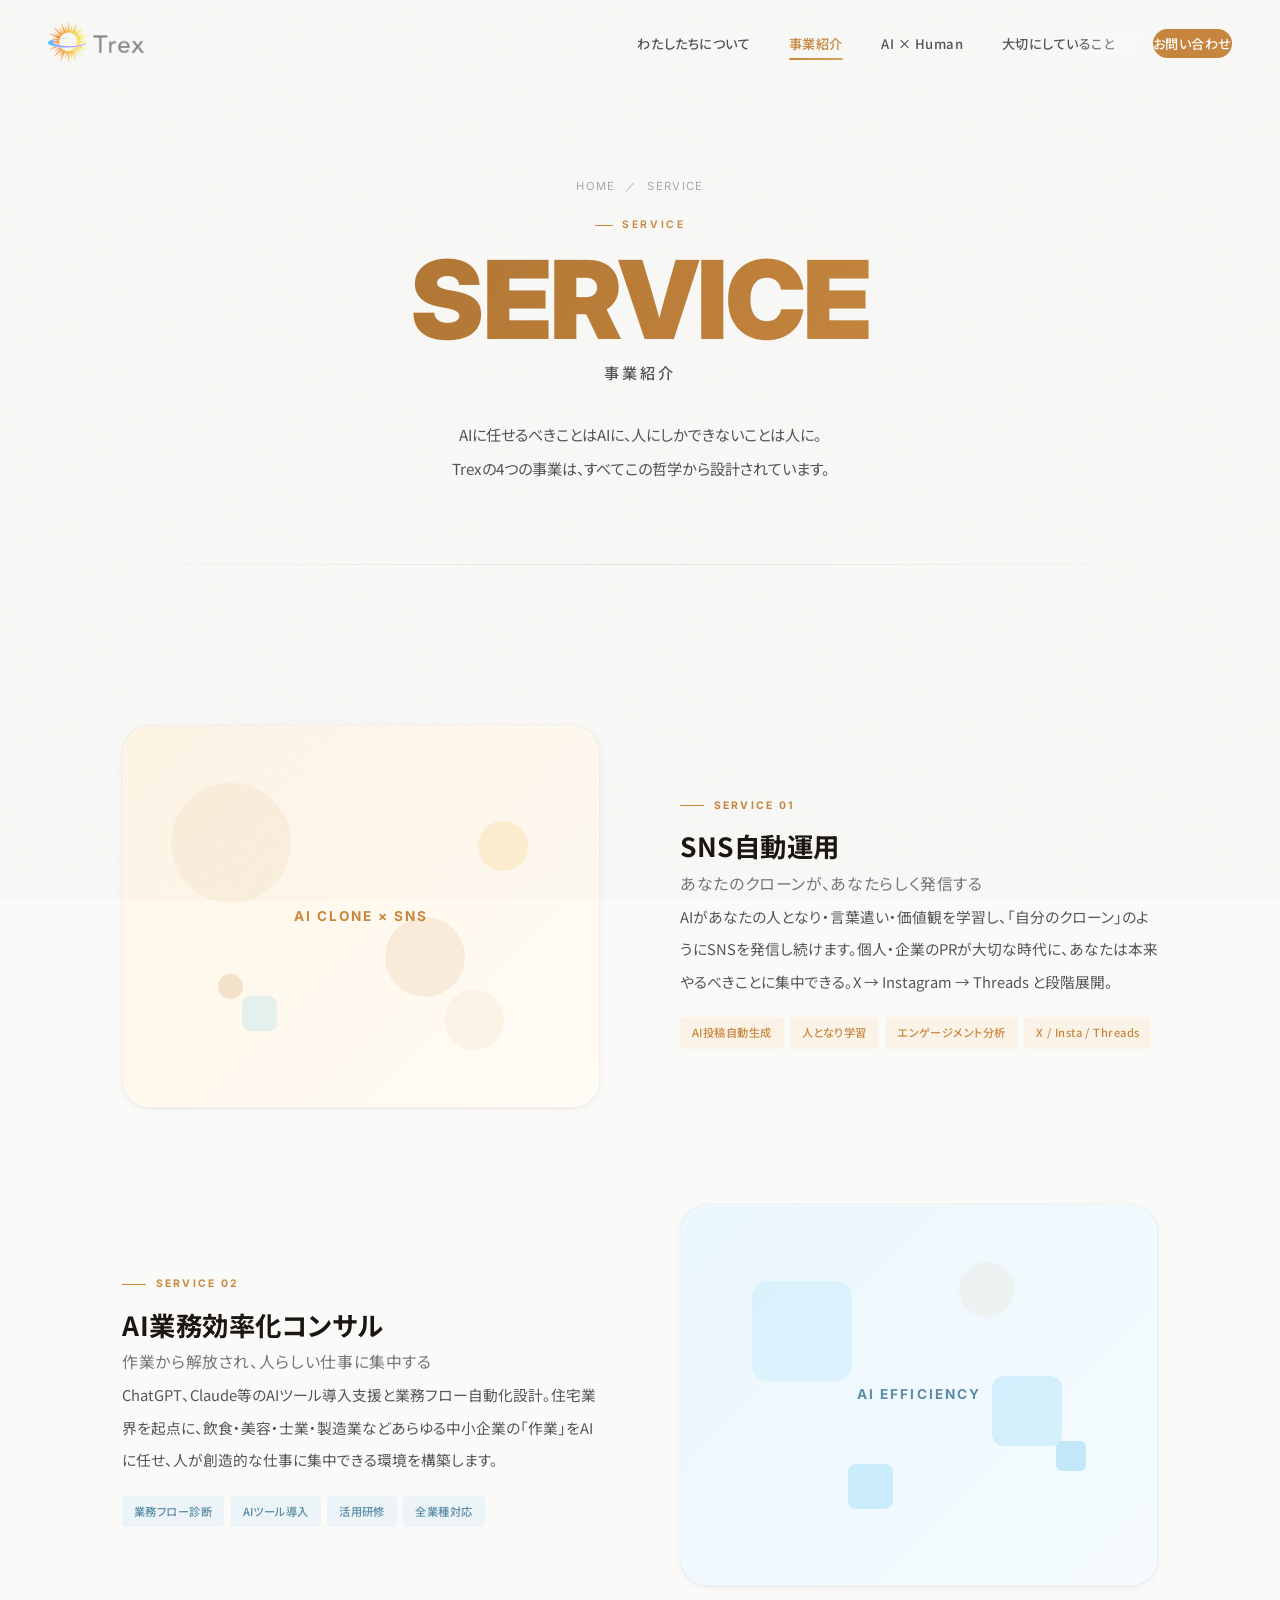
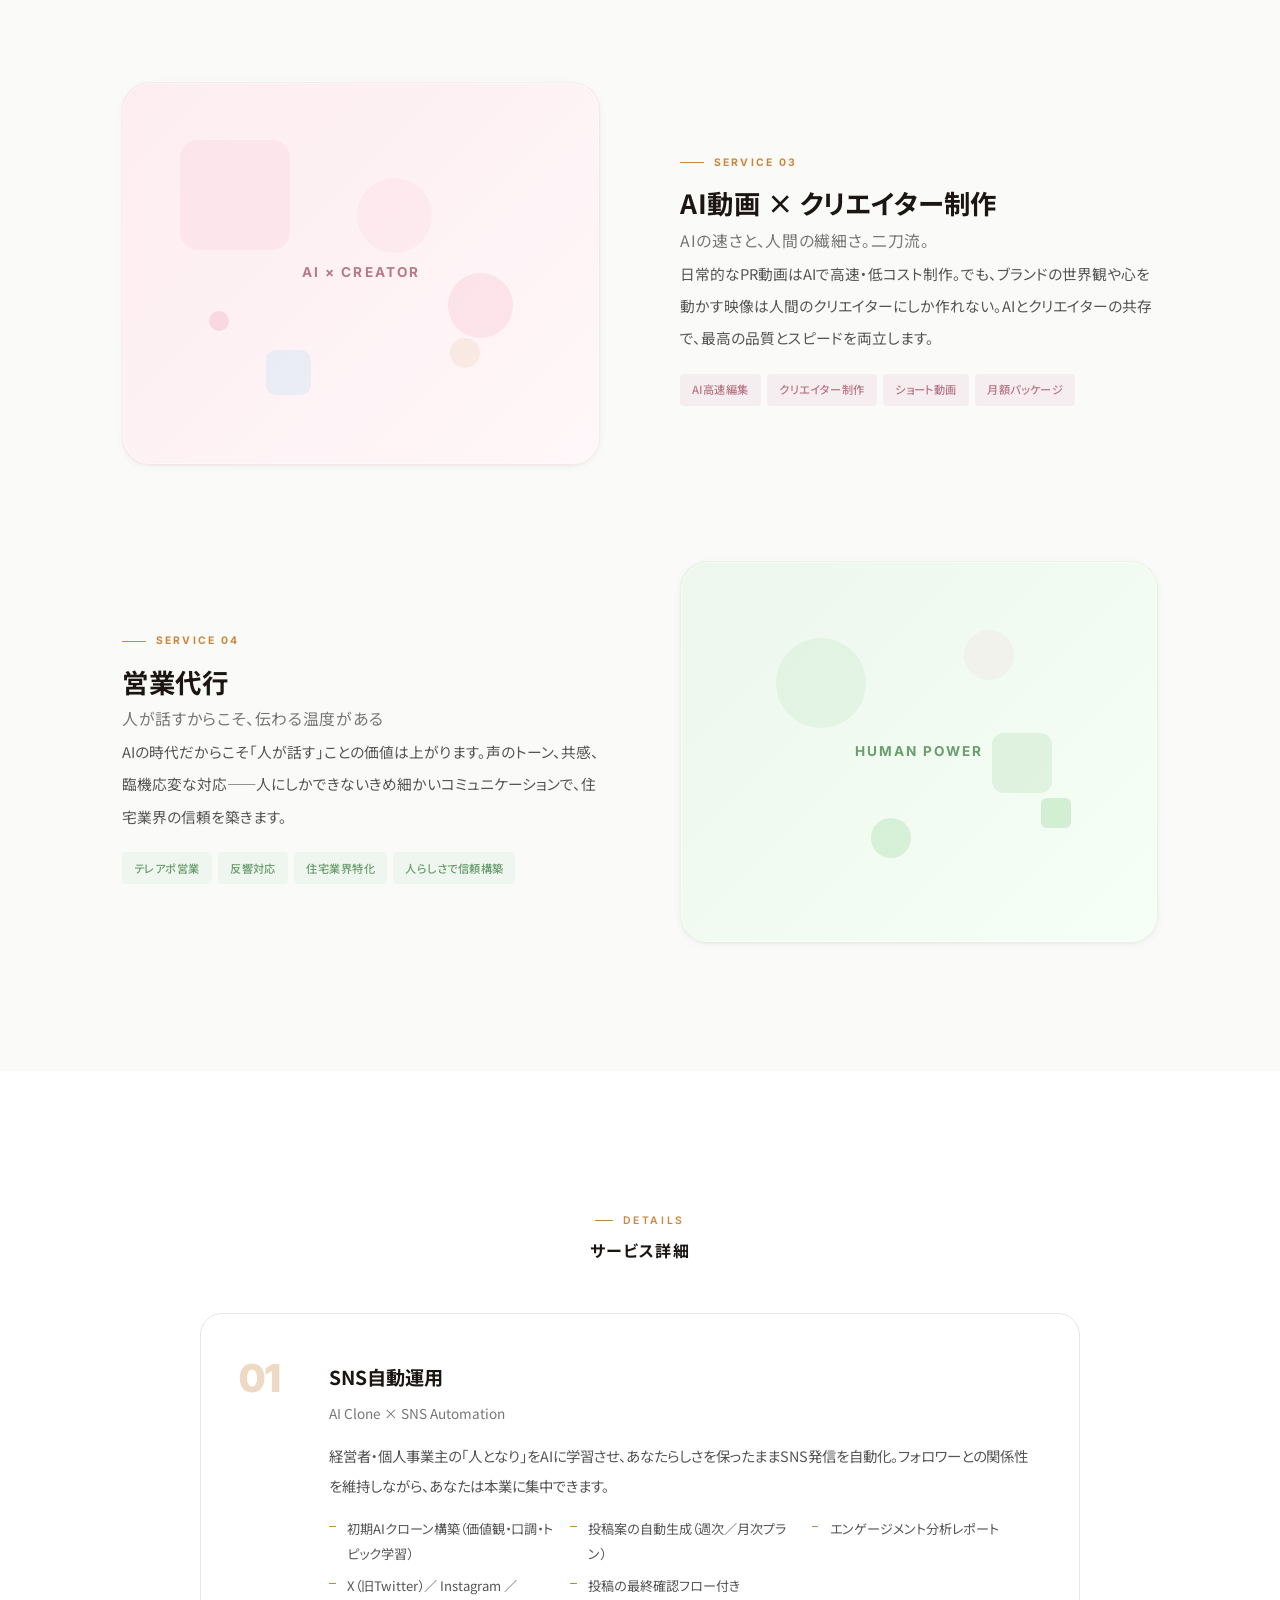
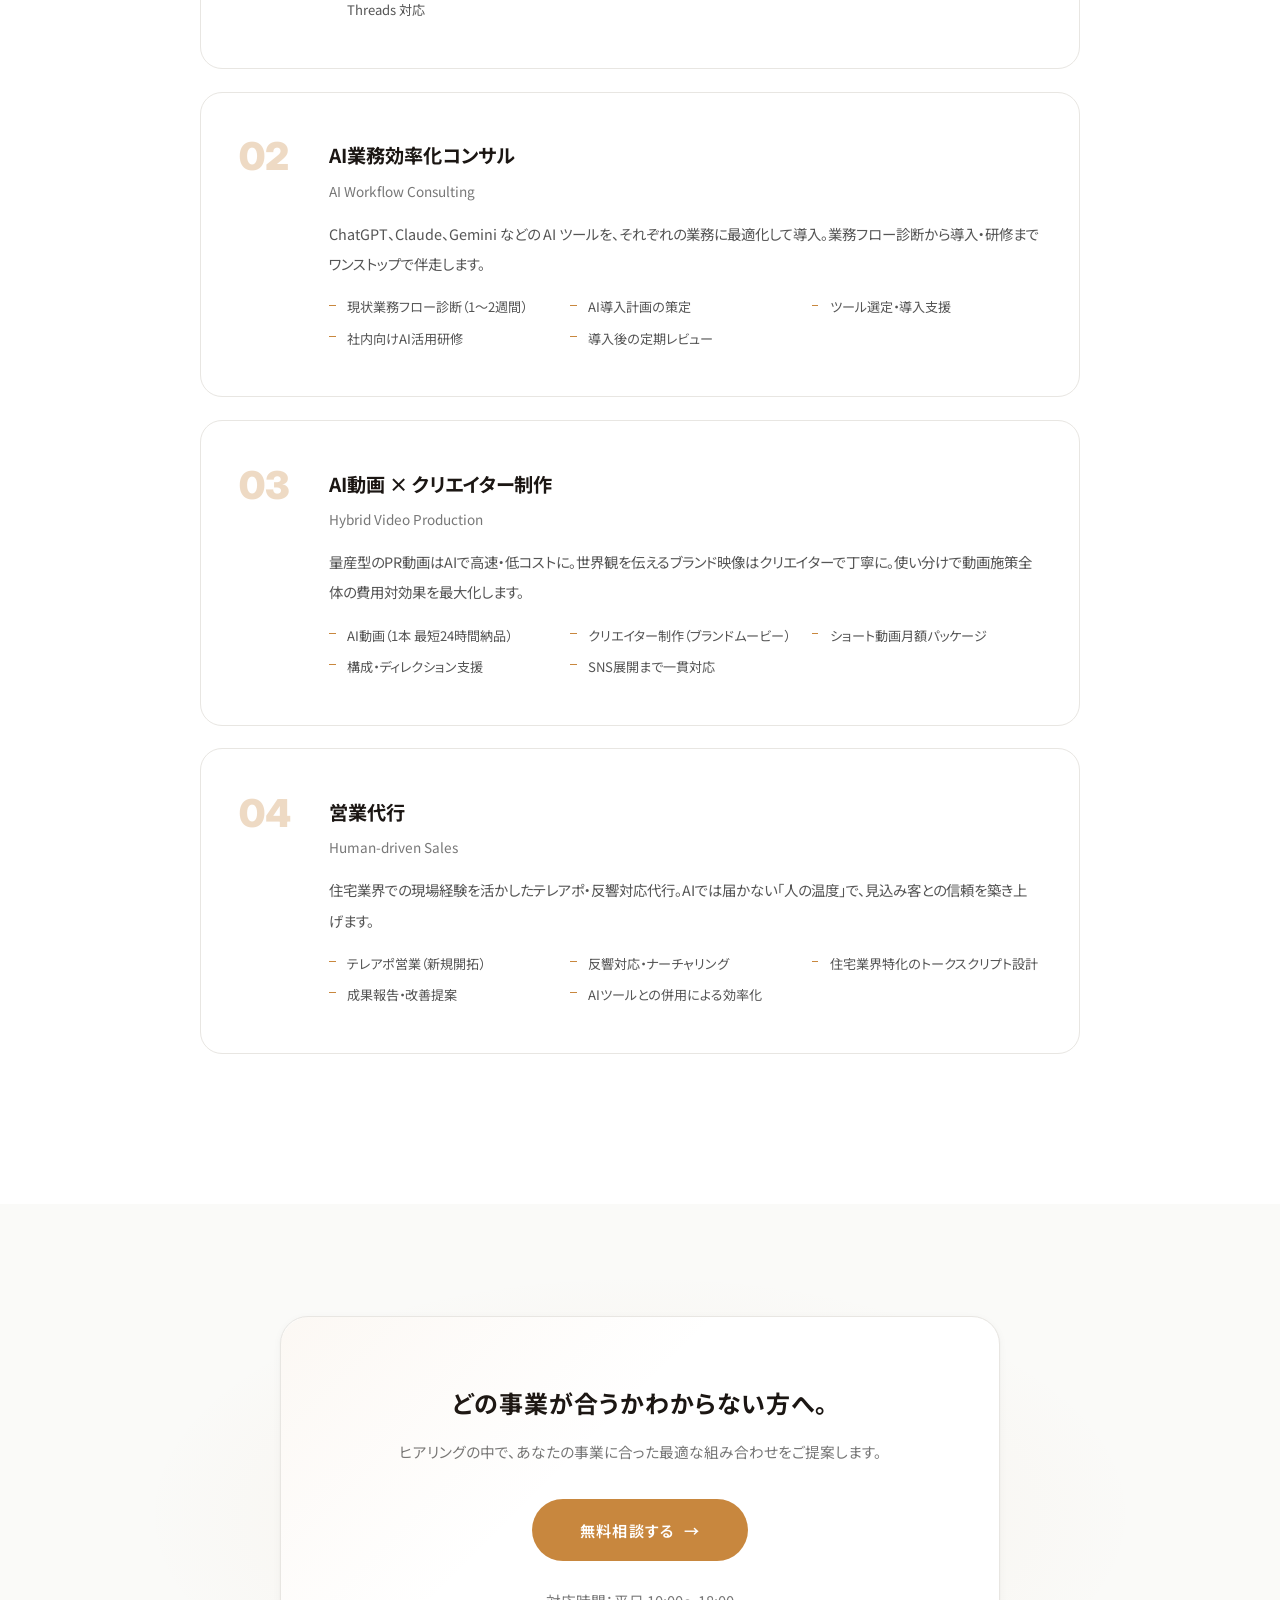
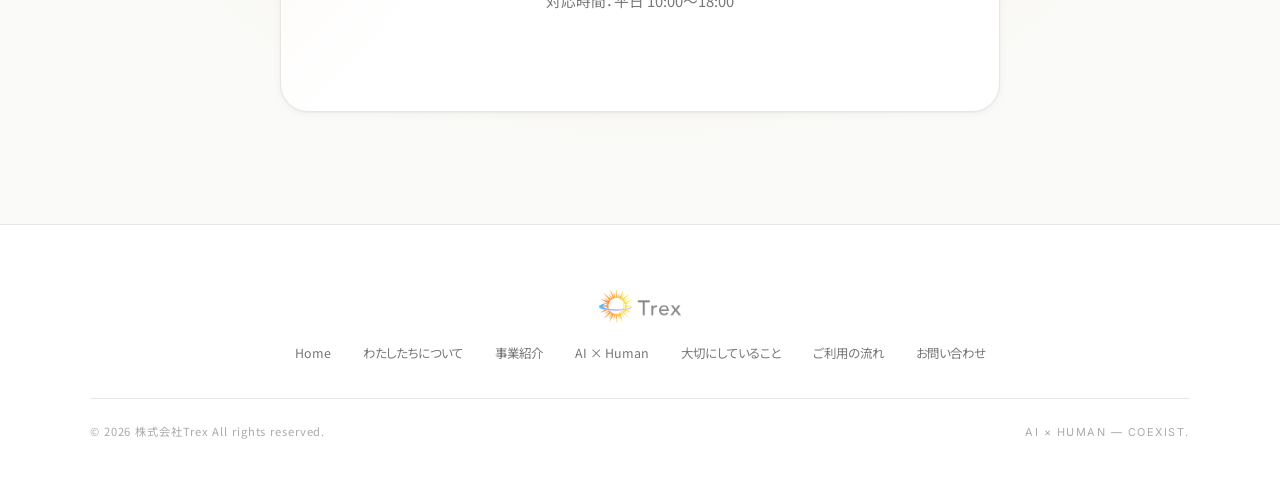
==== service.html @ ad56b07e "Initial commit: Trex HP v7 multi-page site" ====
<!DOCTYPE html>
<html lang="ja">
<head>
<meta charset="UTF-8">
<meta name="viewport" content="width=device-width, initial-scale=1.0">
<title>事業紹介 | 株式会社Trex</title>
<meta name="description" content="SNS自動運用、AI業務効率化、AI動画制作、営業代行——Trexの4つの事業で、あなたの「自分らしさ」を加速します。">
<link rel="icon" type="image/png" href="assets/logo.png">
<link rel="stylesheet" href="assets/style.css">
</head>
<body>

<nav id="nav"><div class="nav-inner">
  <a href="index.html" class="logo"><img src="assets/logo.png" alt="Trex"></a>
  <ul class="nav-links" id="navLinks">
    <li><a href="about.html">わたしたちについて</a></li>
    <li><a href="service.html">事業紹介</a></li>
    <li><a href="coexist.html">AI × Human</a></li>
    <li><a href="values.html">大切にしていること</a></li>
    <li><a href="contact.html" class="nav-cta">お問い合わせ</a></li>
  </ul>
  <button class="ham" onclick="document.getElementById('navLinks').classList.toggle('open')"><span></span><span></span><span></span></button>
</div></nav>

<section class="page-hero">
  <div class="sec-inner">
    <div class="crumb"><a href="index.html">HOME</a><span>／</span>SERVICE</div>
    <div class="sec-label">Service</div>
    <div class="pg-en">SERVICE</div>
    <div class="pg-ja">事業紹介</div>
    <p class="pg-lead">AIに任せるべきことはAIに、人にしかできないことは人に。<br>Trexの4つの事業は、すべてこの哲学から設計されています。</p>
  </div>
</section>

<section class="service-sec">
  <div class="sec-inner">
    <div class="svc-list">
      <div class="svc" id="sns">
        <div class="svc-vis v-primary">
          <div class="geo float" style="width:120px;height:120px;background:rgba(200,135,62,.08);top:15%;left:10%;"></div>
          <div class="geo float" style="width:80px;height:80px;background:rgba(200,135,62,.12);top:50%;left:55%;animation-delay:-2s;"></div>
          <div class="geo" style="width:50px;height:50px;background:rgba(247,181,44,.15);top:25%;right:15%;"></div>
          <div class="geo" style="width:35px;height:35px;background:rgba(0,159,232,.1);bottom:20%;left:25%;border-radius:8px;"></div>
          <div class="geo float" style="width:60px;height:60px;background:rgba(200,135,62,.06);bottom:15%;right:20%;animation-delay:-4s;"></div>
          <div class="geo" style="width:25px;height:25px;background:rgba(200,135,62,.2);top:65%;left:20%;"></div>
          <div class="vis-label" style="color:var(--primary);">AI Clone × SNS</div>
        </div>
        <div class="svc-body">
          <div class="svc-num">SERVICE 01</div>
          <h3>SNS自動運用<small>あなたのクローンが、あなたらしく発信する</small></h3>
          <p>AIがあなたの人となり・言葉遣い・価値観を学習し、「自分のクローン」のようにSNSを発信し続けます。個人・企業のPRが大切な時代に、あなたは本来やるべきことに集中できる。X → Instagram → Threads と段階展開。</p>
          <div class="svc-tags"><span class="t-o">AI投稿自動生成</span><span class="t-o">人となり学習</span><span class="t-o">エンゲージメント分析</span><span class="t-o">X / Insta / Threads</span></div>
        </div>
      </div>

      <div class="svc" id="consulting">
        <div class="svc-vis v-blue">
          <div class="geo" style="width:100px;height:100px;background:rgba(0,159,232,.08);top:20%;left:15%;border-radius:16px;"></div>
          <div class="geo float" style="width:70px;height:70px;background:rgba(0,159,232,.12);top:45%;right:20%;border-radius:12px;"></div>
          <div class="geo" style="width:45px;height:45px;background:rgba(0,159,232,.16);bottom:20%;left:35%;border-radius:8px;"></div>
          <div class="geo float" style="width:55px;height:55px;background:rgba(200,135,62,.06);top:15%;right:30%;animation-delay:-3s;"></div>
          <div class="geo" style="width:30px;height:30px;background:rgba(0,159,232,.2);bottom:30%;right:15%;border-radius:6px;"></div>
          <div class="vis-label" style="color:var(--blue);">AI Efficiency</div>
        </div>
        <div class="svc-body">
          <div class="svc-num">SERVICE 02</div>
          <h3>AI業務効率化コンサル<small>作業から解放され、人らしい仕事に集中する</small></h3>
          <p>ChatGPT、Claude等のAIツール導入支援と業務フロー自動化設計。住宅業界を起点に、飲食・美容・士業・製造業などあらゆる中小企業の「作業」をAIに任せ、人が創造的な仕事に集中できる環境を構築します。</p>
          <div class="svc-tags"><span class="t-b">業務フロー診断</span><span class="t-b">AIツール導入</span><span class="t-b">活用研修</span><span class="t-b">全業種対応</span></div>
        </div>
      </div>

      <div class="svc" id="video">
        <div class="svc-vis v-pink">
          <div class="geo" style="width:110px;height:110px;background:rgba(232,107,138,.07);top:15%;left:12%;border-radius:18px;"></div>
          <div class="geo float" style="width:65px;height:65px;background:rgba(232,107,138,.12);top:50%;right:18%;"></div>
          <div class="geo" style="width:45px;height:45px;background:rgba(0,159,232,.08);bottom:18%;left:30%;border-radius:10px;"></div>
          <div class="geo float" style="width:75px;height:75px;background:rgba(232,107,138,.06);top:25%;right:35%;animation-delay:-3s;"></div>
          <div class="geo" style="width:30px;height:30px;background:rgba(200,135,62,.1);bottom:25%;right:25%;"></div>
          <div class="geo" style="width:20px;height:20px;background:rgba(232,107,138,.18);top:60%;left:18%;"></div>
          <div class="vis-label" style="color:var(--pink);">AI × Creator</div>
        </div>
        <div class="svc-body">
          <div class="svc-num">SERVICE 03</div>
          <h3>AI動画 × クリエイター制作<small>AIの速さと、人間の繊細さ。二刀流。</small></h3>
          <p>日常的なPR動画はAIで高速・低コスト制作。でも、ブランドの世界観や心を動かす映像は人間のクリエイターにしか作れない。AIとクリエイターの共存で、最高の品質とスピードを両立します。</p>
          <div class="svc-tags"><span class="t-pk">AI高速編集</span><span class="t-pk">クリエイター制作</span><span class="t-pk">ショート動画</span><span class="t-pk">月額パッケージ</span></div>
        </div>
      </div>

      <div class="svc" id="sales">
        <div class="svc-vis v-green">
          <div class="geo" style="width:90px;height:90px;background:rgba(76,175,80,.07);top:20%;left:20%;"></div>
          <div class="geo float" style="width:60px;height:60px;background:rgba(76,175,80,.12);top:45%;right:22%;border-radius:12px;"></div>
          <div class="geo" style="width:40px;height:40px;background:rgba(76,175,80,.16);bottom:22%;left:40%;"></div>
          <div class="geo float" style="width:50px;height:50px;background:rgba(232,107,138,.06);top:18%;right:30%;animation-delay:-4s;"></div>
          <div class="geo" style="width:30px;height:30px;background:rgba(76,175,80,.2);bottom:30%;right:18%;border-radius:6px;"></div>
          <div class="vis-label" style="color:var(--green);">Human Power</div>
        </div>
        <div class="svc-body">
          <div class="svc-num">SERVICE 04</div>
          <h3>営業代行<small>人が話すからこそ、伝わる温度がある</small></h3>
          <p>AIの時代だからこそ「人が話す」ことの価値は上がります。声のトーン、共感、臨機応変な対応——人にしかできないきめ細かいコミュニケーションで、住宅業界の信頼を築きます。</p>
          <div class="svc-tags"><span class="t-g">テレアポ営業</span><span class="t-g">反響対応</span><span class="t-g">住宅業界特化</span><span class="t-g">人らしさで信頼構築</span></div>
        </div>
      </div>
    </div>
  </div>
</section>

<!-- Detailed features -->
<section class="values-sec" style="background:var(--white);">
  <div class="sec-inner">
    <div style="text-align:center;">
      <div class="sec-label">Details</div>
      <div class="sec-title">サービス詳細</div>
    </div>
    <div style="max-width:880px;margin:3rem auto 0;">
      <div class="svc-detail">
        <div class="sd-num">01</div>
        <div>
          <h3>SNS自動運用</h3>
          <div class="sd-sub">AI Clone × SNS Automation</div>
          <p>経営者・個人事業主の「人となり」をAIに学習させ、あなたらしさを保ったままSNS発信を自動化。フォロワーとの関係性を維持しながら、あなたは本業に集中できます。</p>
          <ul class="sd-features">
            <li>初期AIクローン構築（価値観・口調・トピック学習）</li>
            <li>投稿案の自動生成（週次／月次プラン）</li>
            <li>エンゲージメント分析レポート</li>
            <li>X（旧Twitter）／ Instagram ／ Threads 対応</li>
            <li>投稿の最終確認フロー付き</li>
          </ul>
        </div>
      </div>
      <div class="svc-detail">
        <div class="sd-num">02</div>
        <div>
          <h3>AI業務効率化コンサル</h3>
          <div class="sd-sub">AI Workflow Consulting</div>
          <p>ChatGPT、Claude、Gemini などの AI ツールを、それぞれの業務に最適化して導入。業務フロー診断から導入・研修までワンストップで伴走します。</p>
          <ul class="sd-features">
            <li>現状業務フロー診断（1〜2週間）</li>
            <li>AI導入計画の策定</li>
            <li>ツール選定・導入支援</li>
            <li>社内向けAI活用研修</li>
            <li>導入後の定期レビュー</li>
          </ul>
        </div>
      </div>
      <div class="svc-detail">
        <div class="sd-num">03</div>
        <div>
          <h3>AI動画 × クリエイター制作</h3>
          <div class="sd-sub">Hybrid Video Production</div>
          <p>量産型のPR動画はAIで高速・低コストに。世界観を伝えるブランド映像はクリエイターで丁寧に。使い分けで動画施策全体の費用対効果を最大化します。</p>
          <ul class="sd-features">
            <li>AI動画（1本 最短24時間納品）</li>
            <li>クリエイター制作（ブランドムービー）</li>
            <li>ショート動画月額パッケージ</li>
            <li>構成・ディレクション支援</li>
            <li>SNS展開まで一貫対応</li>
          </ul>
        </div>
      </div>
      <div class="svc-detail">
        <div class="sd-num">04</div>
        <div>
          <h3>営業代行</h3>
          <div class="sd-sub">Human-driven Sales</div>
          <p>住宅業界での現場経験を活かしたテレアポ・反響対応代行。AIでは届かない「人の温度」で、見込み客との信頼を築き上げます。</p>
          <ul class="sd-features">
            <li>テレアポ営業（新規開拓）</li>
            <li>反響対応・ナーチャリング</li>
            <li>住宅業界特化のトークスクリプト設計</li>
            <li>成果報告・改善提案</li>
            <li>AIツールとの併用による効率化</li>
          </ul>
        </div>
      </div>
    </div>
  </div>
</section>

<!-- CTA -->
<section class="cta-sec">
  <div class="cta-box">
    <h2>どの事業が合うかわからない方へ。</h2>
    <p>ヒアリングの中で、あなたの事業に合った最適な組み合わせをご提案します。</p>
    <a href="contact.html" class="cta-btn">無料相談する</a>
    <p class="cta-sm">対応時間：平日 10:00〜18:00</p>
  </div>
</section>

<footer>
  <div class="ft-inner">
    <div class="ft-logo"><img src="assets/logo.png" alt="Trex"></div>
    <div class="ft-links">
      <a href="index.html">Home</a>
      <a href="about.html">わたしたちについて</a>
      <a href="service.html">事業紹介</a>
      <a href="coexist.html">AI × Human</a>
      <a href="values.html">大切にしていること</a>
      <a href="flow.html">ご利用の流れ</a>
      <a href="contact.html">お問い合わせ</a>
    </div>
    <div class="ft-meta">
      <p class="cp">© 2026 株式会社Trex All rights reserved.</p>
      <span class="ft-sm">AI × Human — Coexist.</span>
    </div>
  </div>
</footer>

<script src="assets/script.js"></script>
</body>
</html>
---- assets/style.css ----
/* =========================================================
   Trex — shared stylesheet (v7)
   ========================================================= */
@import url('https://fonts.googleapis.com/css2?family=Noto+Sans+JP:wght@300;400;500;700;900&family=Inter:wght@300;400;500;600;700;800;900&family=Noto+Serif+JP:wght@400;700;900&family=Shippori+Mincho:wght@700;900&display=swap');

*, *::before, *::after { margin: 0; padding: 0; box-sizing: border-box; }

:root{
  --primary:#C8873E;--primary-dark:#A87030;--primary-light:#D9A85C;--primary-pale:#FBF3E8;
  --blue:#5A8CA8;--blue-pale:#EDF4F8;
  --purple:#8B7BA6;--purple-pale:#F0EDF5;
  --pink:#B87A88;--pink-pale:#F5EDF0;
  --green:#6A9E6E;--green-pale:#EFF5EF;
  --bg:#FAFAF8;--bg-deep:#F5F3EE;--white:#FFFFFF;
  --text:#1B1613;--text-mid:#555;--text-light:#777;--text-lighter:#AAA;
  --border:#E8E6E2;--border-strong:#D9D6D0;
  --shadow-sm:0 1px 2px rgba(20,15,10,.04),0 2px 8px rgba(20,15,10,.04);
  --shadow-md:0 4px 14px rgba(20,15,10,.06),0 12px 32px rgba(20,15,10,.05);
  --shadow-lg:0 8px 28px rgba(20,15,10,.08),0 24px 64px rgba(20,15,10,.07);
  --ease:cubic-bezier(.22,1,.36,1);
  --ease-out-expo:cubic-bezier(.16,1,.3,1);
  --r-sm:8px;--r-md:14px;--r-lg:22px;--r-xl:28px;
}

html{scroll-behavior:smooth;font-size:16px;}
body{
  font-family:'Noto Sans JP',sans-serif;background:var(--bg);color:var(--text);
  line-height:1.9;overflow-x:hidden;-webkit-font-smoothing:antialiased;
  font-feature-settings:"palt" 1,"pkna" 1;
  text-rendering:optimizeLegibility;
}
::selection{background:var(--primary-pale);color:var(--primary-dark);}
img{max-width:100%;display:block;}

/* ===== Grain texture overlay ===== */
body::before{
  content:'';position:fixed;inset:0;pointer-events:none;z-index:1000;opacity:.035;mix-blend-mode:multiply;
  background-image:url("data:image/svg+xml;utf8,<svg xmlns='http://www.w3.org/2000/svg' width='200' height='200'><filter id='n'><feTurbulence type='fractalNoise' baseFrequency='0.9' numOctaves='2' stitchTiles='stitch'/><feColorMatrix values='0 0 0 0 0.08 0 0 0 0 0.06 0 0 0 0 0.05 0 0 0 1 0'/></filter><rect width='100%' height='100%' filter='url(%23n)'/></svg>");
}

/* ===== Scroll progress bar ===== */
.scroll-progress{position:fixed;top:0;left:0;height:2px;width:0;
  background:linear-gradient(90deg,var(--primary-light),var(--primary),var(--primary-dark));
  z-index:1001;transition:width .1s linear;box-shadow:0 0 10px rgba(200,135,62,.4);}

/* ===== Custom cursor dot ===== */
.cursor-dot{position:fixed;top:0;left:0;width:8px;height:8px;border-radius:50%;
  background:var(--primary);pointer-events:none;z-index:9999;mix-blend-mode:multiply;
  transform:translate(-50%,-50%);transition:width .3s,height .3s,background .3s,opacity .3s;
  opacity:0;}
.cursor-ring{position:fixed;top:0;left:0;width:36px;height:36px;border-radius:50%;
  border:1px solid var(--primary);pointer-events:none;z-index:9999;
  transform:translate(-50%,-50%);transition:transform .3s var(--ease),width .3s,height .3s,opacity .3s,border-color .3s;
  opacity:0;}
.cursor-dot.active,.cursor-ring.active{opacity:.6;}
.cursor-ring.grow{width:64px;height:64px;border-color:var(--primary-dark);}
@media (hover:none),(pointer:coarse){.cursor-dot,.cursor-ring{display:none;}}

/* ===== NAV ===== */
nav{position:fixed;top:0;left:0;right:0;z-index:999;padding:1.4rem 3rem;
    transition:padding .5s var(--ease),background .5s var(--ease),box-shadow .5s var(--ease);}
nav.scrolled{padding:.75rem 3rem;background:rgba(250,250,248,.82);
  backdrop-filter:saturate(180%) blur(18px);-webkit-backdrop-filter:saturate(180%) blur(18px);
  box-shadow:0 1px 0 rgba(0,0,0,.05),0 10px 30px -20px rgba(0,0,0,.15);}
.nav-inner{max-width:1200px;margin:0 auto;display:flex;justify-content:space-between;align-items:center;}
.logo{display:flex;align-items:center;gap:.6rem;text-decoration:none;}
.logo img{height:40px;width:auto;transition:height .5s var(--ease),filter .3s;}
nav.scrolled .logo img{height:32px;}
.logo:hover img{filter:drop-shadow(0 4px 10px rgba(200,135,62,.25));}
.logo span{font-size:.6rem;font-weight:400;color:var(--text-light);letter-spacing:.15em;}

.nav-links{display:flex;gap:2.4rem;list-style:none;align-items:center;}
.nav-links a{color:var(--text-mid);text-decoration:none;font-size:.82rem;font-weight:500;
  letter-spacing:.04em;transition:color .3s;position:relative;padding:.3rem 0;}
.nav-links a::after{content:'';position:absolute;bottom:-2px;left:0;width:0;height:1.5px;
  background:linear-gradient(90deg,var(--primary),var(--primary-light));
  transition:width .4s var(--ease);border-radius:2px;}
.nav-links a:hover,.nav-links a.active{color:var(--primary);}
.nav-links a:hover::after,.nav-links a.active::after{width:100%;}
.nav-cta{background:var(--primary)!important;color:#fff!important;padding:.55rem 1.6rem;
  border-radius:999px;transition:all .3s!important;overflow:hidden;position:relative;}
.nav-cta::after{display:none!important;}
.nav-cta::before{content:'';position:absolute;top:0;left:-100%;width:100%;height:100%;
  background:linear-gradient(120deg,transparent,rgba(255,255,255,.35),transparent);
  transition:left .7s var(--ease);}
.nav-cta:hover{background:var(--primary-dark)!important;transform:translateY(-1px);
  box-shadow:0 8px 22px rgba(200,135,62,.28);}
.nav-cta:hover::before{left:100%;}

.ham{display:none;background:none;border:none;cursor:pointer;width:28px;height:20px;position:relative;}
.ham span{display:block;width:100%;height:1.5px;background:var(--text);position:absolute;left:0;transition:.3s;border-radius:1px;}
.ham span:nth-child(1){top:0;}.ham span:nth-child(2){top:9px;}.ham span:nth-child(3){top:18px;}

/* ===== HERO ===== */
.hero{min-height:100vh;display:flex;align-items:center;justify-content:center;
  position:relative;overflow:hidden;padding:0 2rem;}
.hero-bg-shapes{position:absolute;inset:0;pointer-events:none;overflow:hidden;}
.hero-bg-shapes .shape{position:absolute;border-radius:50%;opacity:0;animation:floatShape 20s ease-in-out infinite;filter:blur(.5px);}
.hero-bg-shapes .s1{width:320px;height:320px;background:radial-gradient(circle,rgba(200,135,62,.08),transparent 70%);top:8%;left:-5%;animation-delay:0s;}
.hero-bg-shapes .s2{width:220px;height:220px;background:radial-gradient(circle,rgba(90,140,168,.06),transparent 70%);top:58%;right:3%;animation-delay:-7s;}
.hero-bg-shapes .s3{width:280px;height:280px;background:radial-gradient(circle,rgba(184,122,136,.05),transparent 70%);bottom:8%;left:28%;animation-delay:-13s;}
.hero-bg-shapes .s4{width:160px;height:160px;background:radial-gradient(circle,rgba(200,135,62,.05),transparent 70%);top:18%;right:22%;animation-delay:-4s;}

/* subtle dotted grid in hero */
.hero::before{content:'';position:absolute;inset:0;
  background-image:radial-gradient(rgba(20,15,10,.08) 1px,transparent 1px);
  background-size:28px 28px;mask-image:radial-gradient(ellipse at center,black 30%,transparent 75%);
  -webkit-mask-image:radial-gradient(ellipse at center,black 30%,transparent 75%);
  opacity:.35;pointer-events:none;}

.hero-center{text-align:center;position:relative;z-index:2;max-width:900px;}
.hero-watermark{position:absolute;top:50%;left:50%;transform:translate(-50%,-50%);z-index:1;pointer-events:none;opacity:.22;transition:opacity 2s ease,transform 2s ease;}
.hero-watermark img{height:clamp(180px,30vw,320px);width:auto;}
.hero-watermark.faded{opacity:.05;transform:translate(-50%,-50%) scale(1.04);}

.hero-label{font-family:'Inter';font-size:.65rem;font-weight:600;letter-spacing:.3em;
  color:var(--primary);text-transform:uppercase;margin-bottom:2rem;opacity:0;transform:translateY(10px);
  animation:fadeUp .8s var(--ease) .3s forwards;display:inline-flex;align-items:center;gap:.7rem;}
.hero-label::before,.hero-label::after{content:'';display:inline-block;width:22px;height:1px;background:var(--primary);opacity:.5;}

.hero-headline{font-family:'Shippori Mincho','Noto Serif JP','Noto Sans JP',serif;
  font-size:clamp(2.6rem,6.5vw,4.8rem);font-weight:900;line-height:1.5;letter-spacing:.06em;margin-bottom:.5rem;}
.hero-headline .ch{display:inline-block;opacity:0;
  transform:translate(var(--x),var(--y)) rotate(var(--r)) scale(.4);filter:blur(10px);
  transition:all 1.4s var(--ease);}
.hero-headline .ch.in{opacity:1;transform:translate(0,0) rotate(0deg) scale(1);filter:blur(0);}
.hero-headline .ch.sp{width:.35em;}
.hero-headline .brk{display:block;height:0;}
.hero-headline .ch{color:#aaa;}
.hero-headline .ch.grad{transition:color 1s ease;}

.hero-mission{font-size:clamp(.85rem,1.6vw,1.05rem);color:var(--text-mid);line-height:2.4;letter-spacing:.06em;font-weight:300;margin-top:2.5rem;}
.hero-mission em{font-style:normal;font-weight:500;color:var(--text);
  background:linear-gradient(transparent 65%,rgba(200,135,62,.18) 65%);padding:0 .08em;}
.hero-mission .hm-line{display:block;opacity:0;transform:translateY(30px) scale(.92);filter:blur(6px);transition:all .8s var(--ease);}
.hero-mission.show .hm-line{opacity:1;transform:translateY(0) scale(1);filter:blur(0);}

.hero-badges{display:flex;gap:.6rem;justify-content:center;flex-wrap:wrap;margin-top:2.5rem;}
.hero-badges .badge{padding:.45rem 1.2rem;border-radius:999px;font-size:.72rem;font-weight:600;
  letter-spacing:.06em;border:1.5px solid rgba(200,135,62,.22);background:rgba(251,243,232,.55);
  color:var(--primary-dark);transition:all .4s var(--ease);
  opacity:0;transform:translateY(20px) scale(.8);filter:blur(4px);cursor:default;}
.hero-badges .badge.in{opacity:1;transform:translateY(0) scale(1);filter:blur(0);}
.hero-badges .badge:hover{background:var(--primary);color:#fff;border-color:var(--primary);
  transform:translateY(-3px);box-shadow:0 10px 22px -6px rgba(200,135,62,.35);}

.scroll-ind{position:absolute;bottom:2rem;left:50%;transform:translateX(-50%);
  display:flex;flex-direction:column;align-items:center;gap:.6rem;
  opacity:0;animation:fadeUp .6s var(--ease) 3s forwards;}
.scroll-ind span{font-family:'Inter';font-size:.6rem;color:var(--text-lighter);letter-spacing:.22em;font-weight:500;}
.scroll-bar{width:1px;height:36px;background:var(--border);position:relative;overflow:hidden;}
.scroll-bar::after{content:'';position:absolute;top:-100%;width:100%;height:100%;background:var(--primary);animation:scrollPulse 2.2s ease infinite;}

/* ===== Common sections ===== */
section{position:relative;}
.sec-inner{max-width:1100px;margin:0 auto;padding:0 2rem;}

.big-en{font-family:'Inter';font-size:clamp(4rem,13vw,10rem);font-weight:900;
  color:var(--primary);opacity:.045;white-space:nowrap;pointer-events:none;line-height:1;
  letter-spacing:-.04em;transition:transform .05s linear;}

.sec-label{font-family:'Inter';font-size:.65rem;font-weight:600;letter-spacing:.25em;color:var(--primary);text-transform:uppercase;display:inline-flex;align-items:center;gap:.6rem;}
.sec-label::before{content:'';display:inline-block;width:18px;height:1px;background:var(--primary);}
.sec-title{font-size:1rem;font-weight:700;letter-spacing:.08em;margin-top:.3rem;}

/* ===== Page hero (sub pages) ===== */
.page-hero{padding:11rem 2rem 5rem;position:relative;overflow:hidden;text-align:center;background:var(--bg);}
.page-hero::after{content:'';position:absolute;bottom:0;left:0;right:0;height:1px;
  background:linear-gradient(90deg,transparent,var(--border),transparent);}
.page-hero .pg-en{font-family:'Inter';font-size:clamp(3.2rem,10vw,6.8rem);font-weight:900;
  letter-spacing:-.02em;line-height:.95;margin:.8rem 0 .4rem;
  background:linear-gradient(120deg,var(--primary-dark) 0%,var(--primary) 40%,var(--primary-light) 60%,var(--primary-dark) 100%);
  background-size:200% 100%;-webkit-background-clip:text;background-clip:text;
  -webkit-text-fill-color:transparent;animation:shimmerText 8s ease-in-out infinite;}
.page-hero .pg-ja{font-size:.95rem;font-weight:500;letter-spacing:.2em;color:var(--text-mid);}
.page-hero .pg-lead{max-width:640px;margin:2rem auto 0;color:var(--text-mid);font-size:.95rem;line-height:2.2;}

/* Breadcrumb */
.crumb{font-family:'Inter';font-size:.7rem;letter-spacing:.12em;color:var(--text-lighter);margin-bottom:.4rem;}
.crumb a{color:var(--text-lighter);text-decoration:none;transition:color .3s;}
.crumb a:hover{color:var(--primary);}
.crumb span{margin:0 .6rem;}

/* ===== MISSION (text scatter) ===== */
.mission-sec{padding:8rem 2rem;background:var(--white);}
.mission-text{max-width:700px;margin:0 auto;text-align:center;font-size:clamp(1rem,1.8vw,1.2rem);
  font-weight:400;color:var(--text-mid);line-height:2.4;letter-spacing:.04em;
  word-break:keep-all;overflow-wrap:break-word;}
.mission-para{display:block;margin-bottom:2em;}
.mission-text .mc{display:inline-block;opacity:0;
  transform:translate(var(--mx,0),var(--my,0)) rotate(var(--mr,0)) scale(.3);filter:blur(8px);
  transition:all .9s var(--ease);}
.mission-text .mc.lit{opacity:1;transform:translate(0,0) rotate(0deg) scale(1);filter:blur(0);}
.mission-text .mc.sp-m{width:.25em;}
.mission-text em{font-style:normal;font-weight:500;color:var(--primary-dark);
  background:linear-gradient(transparent 65%,rgba(200,135,62,.18) 65%);padding:0 .08em;}

/* ===== SERVICE ===== */
.service-sec{padding:6rem 0 8rem;}
.svc-list{display:flex;flex-direction:column;gap:6rem;margin-top:4rem;}
.svc{display:grid;grid-template-columns:1fr 1fr;gap:5rem;align-items:center;}
.svc:nth-child(even){direction:rtl;}.svc:nth-child(even)>*{direction:ltr;}

.svc-vis{aspect-ratio:5/4;border-radius:var(--r-xl);position:relative;overflow:hidden;
  display:flex;align-items:center;justify-content:center;
  box-shadow:var(--shadow-sm);border:1px solid rgba(0,0,0,.035);
  transition:transform .6s var(--ease),box-shadow .6s var(--ease);}
.svc-vis::after{content:'';position:absolute;inset:0;border-radius:inherit;pointer-events:none;
  box-shadow:inset 0 0 0 1px rgba(255,255,255,.4);}
.svc:hover .svc-vis{transform:translateY(-4px);box-shadow:var(--shadow-lg);}

.svc-vis .geo{position:absolute;border-radius:50%;opacity:0;transform:scale(0);transition:all .9s var(--ease);}
.svc-vis.anim .geo{opacity:1;transform:scale(1);}
.svc-vis .geo:nth-child(1){transition-delay:.05s;}.svc-vis .geo:nth-child(2){transition-delay:.15s;}
.svc-vis .geo:nth-child(3){transition-delay:.25s;}.svc-vis .geo:nth-child(4){transition-delay:.35s;}
.svc-vis .geo:nth-child(5){transition-delay:.45s;}.svc-vis .geo:nth-child(6){transition-delay:.55s;}
.svc-vis .geo:nth-child(7){transition-delay:.65s;}
.svc-vis.anim .geo.float{animation:gfloat 7s ease-in-out infinite;}

.svc-vis .vis-label{position:relative;z-index:2;font-family:'Inter';
  font-size:clamp(.7rem,1.2vw,.85rem);font-weight:700;letter-spacing:.15em;text-transform:uppercase;
  opacity:0;transform:scale(.8);transition:all .6s var(--ease) .5s;}
.svc-vis.anim .vis-label{opacity:1;transform:scale(1);}

.v-primary{background:linear-gradient(135deg,#FFF6E7,#FFFBF5);}
.v-blue{background:linear-gradient(135deg,#EAF7FC,#F5FBFF);}
.v-purple{background:linear-gradient(135deg,#F3EFF7,#FAFAF8);}
.v-pink{background:linear-gradient(135deg,#FDEDF1,#FFF7F9);}
.v-green{background:linear-gradient(135deg,#EDF7ED,#F5FFF5);}

.svc-body{opacity:0;transform:translateY(30px);transition:all .9s var(--ease);}
.svc-body.vis{opacity:1;transform:translateY(0);}
.svc-num{font-family:'Inter';font-size:.65rem;font-weight:700;color:var(--primary);letter-spacing:.22em;margin-bottom:.6rem;display:inline-flex;align-items:center;gap:.6rem;}
.svc-num::before{content:'';display:inline-block;width:24px;height:1px;background:var(--primary);}
.svc-body h3{font-size:clamp(1.3rem,2.5vw,1.65rem);font-weight:700;line-height:1.6;margin-bottom:.3rem;letter-spacing:.02em;}
.svc-body h3 small{display:block;font-size:.6em;font-weight:400;color:var(--text-light);margin-top:.2rem;letter-spacing:.04em;}
.svc-body p{color:var(--text-mid);font-size:.92rem;line-height:2.2;margin-bottom:1.2rem;}
.svc-tags{display:flex;flex-wrap:wrap;gap:.4rem;}
.svc-tags span{padding:.32rem .75rem;border-radius:4px;font-size:.7rem;font-weight:500;letter-spacing:.04em;transition:transform .2s var(--ease);}
.svc-tags span:hover{transform:translateY(-2px);}
.t-o{background:var(--primary-pale);color:var(--primary);}.t-b{background:var(--blue-pale);color:var(--blue);}
.t-p{background:var(--purple-pale);color:var(--purple);}.t-pk{background:var(--pink-pale);color:var(--pink);}.t-g{background:var(--green-pale);color:var(--green);}

/* detailed service cards (service page) */
.svc-detail{padding:2.8rem 2.4rem;border-radius:var(--r-lg);background:var(--white);
  border:1px solid var(--border);margin-bottom:1.4rem;transition:all .4s var(--ease);
  display:grid;grid-template-columns:auto 1fr;gap:1.6rem;align-items:start;
  opacity:0;transform:translateY(18px);}
.svc-detail.vis{opacity:1;transform:translateY(0);}
.svc-detail:hover{transform:translateY(-3px);box-shadow:var(--shadow-md);border-color:var(--primary-light);}
.svc-detail .sd-num{font-family:'Inter';font-size:2.4rem;font-weight:900;line-height:1;
  color:var(--primary);opacity:.3;min-width:64px;}
.svc-detail h3{font-size:1.2rem;font-weight:700;margin-bottom:.3rem;}
.svc-detail .sd-sub{font-size:.85rem;color:var(--text-light);margin-bottom:.9rem;}
.svc-detail p{color:var(--text-mid);font-size:.9rem;line-height:2.1;margin-bottom:1rem;}
.svc-detail .sd-features{list-style:none;padding:0;display:grid;grid-template-columns:repeat(auto-fill,minmax(220px,1fr));gap:.4rem .8rem;margin-top:.8rem;}
.svc-detail .sd-features li{font-size:.82rem;color:var(--text-mid);padding-left:1.1rem;position:relative;}
.svc-detail .sd-features li::before{content:'';position:absolute;left:0;top:.7em;width:.5em;height:1px;background:var(--primary);}

/* ===== COEXIST ===== */
.coexist-sec{padding:8rem 2rem;background:var(--white);text-align:center;overflow:hidden;}
.coexist-sec h2{font-size:clamp(1.3rem,2.8vw,1.9rem);font-weight:700;line-height:2.2;margin-bottom:3rem;letter-spacing:.04em;}
.coexist-sec h2 em{font-style:normal;}
.coexist-sec h2 em.c-ai{background:linear-gradient(90deg,#5A8CA8,#7BACC4,#8B7BA6);-webkit-background-clip:text;-webkit-text-fill-color:transparent;background-clip:text;}
.coexist-sec h2 em.c-hu{background:linear-gradient(90deg,#D4782A,#E8A445,#D4A05A);-webkit-background-clip:text;-webkit-text-fill-color:transparent;background-clip:text;}
.coexist-sec h2 .c-mid{background:linear-gradient(90deg,#C8873E,#A87030);-webkit-background-clip:text;-webkit-text-fill-color:transparent;background-clip:text;}
.coexist-sec h2 .c-last{background:linear-gradient(90deg,#D4782A,#8B7BA6,#5A8CA8);-webkit-background-clip:text;-webkit-text-fill-color:transparent;background-clip:text;}

.co-grid{display:grid;grid-template-columns:1fr 50px 1fr;gap:1.5rem;max-width:960px;margin:0 auto;align-items:stretch;}
.co-card{padding:2.6rem 2.2rem;border-radius:var(--r-lg);text-align:left;opacity:0;
  transition:all 1s var(--ease);display:flex;flex-direction:column;justify-content:space-between;
  position:relative;overflow:hidden;border:1px solid transparent;}
.co-card::after{content:'';position:absolute;inset:0;border-radius:inherit;pointer-events:none;
  background:radial-gradient(circle at 0% 0%,rgba(255,255,255,.5),transparent 45%);}
.co-card.ai{background:var(--blue-pale);transform:translateX(-50px);border-color:rgba(90,140,168,.18);}
.co-card.hu{background:var(--primary-pale);transform:translateX(50px);border-color:rgba(200,135,62,.18);}
.co-card.vis{opacity:1;transform:translateX(0);}
.co-card h3{font-size:1rem;font-weight:700;margin-bottom:1rem;letter-spacing:.06em;display:inline-flex;align-items:center;gap:.6rem;}
.co-card h3::before{content:'';width:8px;height:8px;border-radius:50%;background:currentColor;}
.co-card.ai h3{color:var(--blue);}.co-card.hu h3{color:var(--primary);}
.co-card p{color:var(--text-mid);font-size:.88rem;line-height:2;flex-grow:1;}
.co-card strong{font-weight:600;}
.co-card ul{list-style:none;padding:0;margin:1rem 0 0;}
.co-card ul li{font-size:.82rem;color:var(--text-mid);padding:.4rem 0 .4rem 1.2rem;position:relative;border-top:1px dashed rgba(0,0,0,.06);}
.co-card ul li:first-child{border-top:none;}
.co-card.ai ul li::before{content:'';position:absolute;left:0;top:1.1em;width:.6em;height:1px;background:var(--blue);}
.co-card.hu ul li::before{content:'';position:absolute;left:0;top:1.1em;width:.6em;height:1px;background:var(--primary);}

.co-x{display:flex;align-items:center;justify-content:center;padding-top:3.5rem;
  font-family:'Inter';font-size:1.8rem;font-weight:900;color:var(--text-lighter);
  opacity:0;transform:scale(0) rotate(180deg);transition:all .7s var(--ease) .35s;}
.co-x.vis{opacity:1;transform:scale(1) rotate(0);}

/* ===== VALUES ===== */
.values-sec{padding:8rem 2rem;}
.val-grid{display:grid;grid-template-columns:repeat(3,1fr);gap:1.2rem;max-width:1000px;margin:3rem auto 0;}
.val{padding:2rem;border-radius:var(--r-md);border:1px solid var(--border);background:var(--white);
  opacity:0;transform:translateY(24px);transition:all .7s var(--ease);position:relative;overflow:hidden;}
.val::before{content:'';position:absolute;top:0;left:0;right:0;height:2px;
  background:linear-gradient(90deg,var(--primary-light),var(--primary));
  transform:scaleX(0);transform-origin:left;transition:transform .5s var(--ease);}
.val.vis{opacity:1;transform:translateY(0);}
.val:hover{border-color:var(--primary-light);transform:translateY(-4px);box-shadow:var(--shadow-md);}
.val:hover::before{transform:scaleX(1);}
.val-n{font-family:'Inter';font-size:.6rem;font-weight:700;color:var(--primary);letter-spacing:.22em;margin-bottom:.5rem;}
.val h4{font-size:.98rem;font-weight:700;margin-bottom:.4rem;letter-spacing:.03em;}
.val p{color:var(--text-light);font-size:.82rem;line-height:1.9;}

/* ===== FLOW ===== */
.flow-sec{padding:6rem 2rem;background:var(--white);}
.fl-list{max-width:720px;margin:3rem auto 0;position:relative;}
.fl-list::before{content:'';position:absolute;left:32px;top:1.5rem;bottom:1.5rem;width:1px;background:linear-gradient(to bottom,var(--primary-light),transparent);opacity:.4;}
.fl{display:flex;gap:2rem;padding:2rem 0;border-bottom:1px solid var(--border);
  opacity:0;transform:translateX(-25px);transition:all .7s var(--ease);position:relative;}
.fl:last-child{border-bottom:none;}
.fl.vis{opacity:1;transform:translateX(0);}
.fl-n{font-family:'Inter';font-size:2.2rem;font-weight:900;color:var(--primary);opacity:.18;line-height:1;min-width:64px;position:relative;z-index:1;}
.fl:hover .fl-n{opacity:.55;transition:opacity .3s;}
.fl h4{font-size:1.02rem;font-weight:700;margin-bottom:.2rem;}
.fl p{color:var(--text-light);font-size:.88rem;}

/* ===== CTA ===== */
.cta-sec{padding:7rem 2rem;text-align:center;position:relative;overflow:hidden;}
.cta-sec::before{content:'';position:absolute;inset:0;
  background:radial-gradient(ellipse at 50% 50%,rgba(200,135,62,.08),transparent 55%);pointer-events:none;}
.cta-box{max-width:720px;margin:0 auto;padding:4rem 3rem;border-radius:var(--r-xl);
  background:var(--white);border:1px solid var(--border);position:relative;
  opacity:0;transform:translateY(20px);transition:all .8s var(--ease);
  box-shadow:var(--shadow-sm);}
.cta-box.vis{opacity:1;transform:translateY(0);}
.cta-box::before{content:'';position:absolute;inset:0;border-radius:inherit;pointer-events:none;
  background:linear-gradient(135deg,rgba(200,135,62,.06),transparent 40%);}
.cta-box h2{font-size:1.5rem;font-weight:700;margin-bottom:.8rem;line-height:1.8;letter-spacing:.04em;}
.cta-box>p{color:var(--text-light);font-size:.92rem;margin-bottom:2rem;line-height:2;}
.cta-btn{display:inline-block;padding:1.05rem 3rem;border-radius:999px;background:var(--primary);
  color:#fff;text-decoration:none;font-weight:600;font-size:.95rem;
  transition:all .4s var(--ease);letter-spacing:.08em;position:relative;overflow:hidden;z-index:1;}
.cta-btn::before{content:'';position:absolute;top:0;left:-100%;width:100%;height:100%;
  background:linear-gradient(120deg,transparent,rgba(255,255,255,.4),transparent);
  transition:left .7s var(--ease);z-index:-1;}
.cta-btn::after{content:'→';margin-left:.6rem;transition:transform .3s var(--ease);display:inline-block;}
.cta-btn:hover{background:var(--primary-dark);transform:translateY(-2px);box-shadow:0 14px 32px rgba(200,135,62,.28);}
.cta-btn:hover::before{left:100%;}
.cta-btn:hover::after{transform:translateX(4px);}
.cta-sm{margin-top:1rem;font-size:.75rem;color:var(--text-lighter);}

/* Contact form */
.contact-wrap{max-width:720px;margin:0 auto;padding:3rem 0 7rem;}
.contact-info{display:grid;grid-template-columns:repeat(auto-fit,minmax(180px,1fr));gap:1.2rem;margin-bottom:2rem;}
.contact-info .ci{background:var(--white);border:1px solid var(--border);border-radius:var(--r-md);padding:1.4rem 1.3rem;transition:all .3s var(--ease);}
.contact-info .ci:hover{border-color:var(--primary-light);transform:translateY(-2px);box-shadow:var(--shadow-sm);}
.contact-info .ci-l{font-family:'Inter';font-size:.62rem;font-weight:700;letter-spacing:.2em;color:var(--primary);text-transform:uppercase;margin-bottom:.4rem;}
.contact-info .ci-v{font-size:.9rem;font-weight:500;color:var(--text);}
.contact-info .ci-s{font-size:.72rem;color:var(--text-light);margin-top:.3rem;}

.contact-form{background:var(--white);border:1px solid var(--border);border-radius:var(--r-xl);padding:2.4rem 2.2rem;box-shadow:var(--shadow-sm);}
.contact-form .row{margin-bottom:1.2rem;}
.contact-form label{display:block;font-size:.78rem;font-weight:600;letter-spacing:.08em;color:var(--text-mid);margin-bottom:.4rem;}
.contact-form label .req{color:var(--primary);margin-left:.3rem;font-weight:700;}
.contact-form input,.contact-form textarea,.contact-form select{
  width:100%;padding:.85rem 1rem;border:1px solid var(--border);border-radius:var(--r-sm);
  background:var(--bg);font-family:inherit;font-size:.9rem;color:var(--text);
  transition:border-color .3s,box-shadow .3s,background .3s;}
.contact-form input:focus,.contact-form textarea:focus,.contact-form select:focus{
  outline:none;border-color:var(--primary);background:var(--white);box-shadow:0 0 0 4px rgba(200,135,62,.12);}
.contact-form textarea{min-height:140px;resize:vertical;line-height:1.8;}
.contact-form .submit{display:flex;align-items:center;justify-content:center;gap:1rem;margin-top:2rem;flex-wrap:wrap;}
.contact-note{font-size:.78rem;color:var(--text-light);line-height:1.9;margin-top:1rem;text-align:center;}

/* ===== FOOTER ===== */
footer{padding:4rem 2rem 2.4rem;text-align:center;border-top:1px solid var(--border);background:var(--white);position:relative;}
.ft-inner{max-width:1100px;margin:0 auto;}
.ft-logo{display:flex;align-items:center;justify-content:center;gap:.4rem;margin-bottom:1rem;}
.ft-logo img{height:34px;width:auto;}
.ft-links{display:flex;justify-content:center;gap:2rem;margin:1.2rem 0;flex-wrap:wrap;}
.ft-links a{color:var(--text-light);text-decoration:none;font-size:.78rem;transition:color .3s;position:relative;}
.ft-links a::after{content:'';position:absolute;bottom:-3px;left:50%;width:0;height:1px;background:var(--primary);transition:width .3s var(--ease),left .3s var(--ease);}
.ft-links a:hover{color:var(--primary);}
.ft-links a:hover::after{width:100%;left:0;}
.ft-meta{margin-top:2rem;padding-top:1.4rem;border-top:1px solid var(--border);display:flex;justify-content:space-between;align-items:center;flex-wrap:wrap;gap:.6rem;}
.ft-meta .cp{color:var(--text-lighter);font-size:.7rem;letter-spacing:.08em;margin:0;}
.ft-meta .ft-sm{font-family:'Inter';font-size:.68rem;color:var(--text-lighter);letter-spacing:.14em;text-transform:uppercase;}

/* ===== KEYFRAMES ===== */
@keyframes fadeUp{from{opacity:0;transform:translateY(10px);}to{opacity:1;transform:translateY(0);}}
@keyframes scrollPulse{0%{top:-100%;}100%{top:100%;}}
@keyframes floatShape{0%,100%{transform:translate(0,0) scale(1);opacity:.6;}25%{transform:translate(15px,-20px) scale(1.05);opacity:.8;}50%{transform:translate(-10px,15px) scale(.95);opacity:.5;}75%{transform:translate(20px,10px) scale(1.02);opacity:.7;}}
@keyframes gfloat{0%,100%{transform:translateY(0) scale(1);}50%{transform:translateY(-8px) scale(1.03);}}
@keyframes shimmerText{0%,100%{background-position:0% 50%;}50%{background-position:100% 50%;}}

/* ===== RESPONSIVE ===== */
@media(max-width:900px){
  .val-grid{grid-template-columns:repeat(2,1fr);}
}
@media(max-width:768px){
  nav{padding:1rem 1.2rem;}
  nav.scrolled{padding:.6rem 1.2rem;}
  .nav-links{display:none;}.ham{display:block;}
  .nav-links.open{display:flex;flex-direction:column;position:absolute;top:100%;left:0;right:0;
    background:rgba(250,250,248,.98);padding:1.5rem 2rem;gap:1.2rem;
    border-bottom:1px solid var(--border);backdrop-filter:blur(12px);}
  .hero{padding:0 1.5rem;}
  .hero-headline{font-size:clamp(1.8rem,8vw,2.4rem)!important;}
  .hero-mission{font-size:.88rem!important;line-height:2!important;padding:0 .5rem;}
  .hero-badges .badge{font-size:.65rem;padding:.35rem .8rem;}
  .mission-sec{padding:5rem 1.5rem!important;}
  .mission-text{font-size:1rem!important;line-height:2!important;max-width:100%!important;}
  .svc,.svc:nth-child(even){grid-template-columns:1fr!important;direction:ltr!important;gap:2rem!important;}
  .svc:nth-child(even)>*{direction:ltr!important;}
  .co-grid{grid-template-columns:1fr!important;gap:1rem!important;}
  .co-x{padding:0!important;}
  .val-grid{grid-template-columns:1fr!important;}
  .big-en{font-size:clamp(3rem,15vw,5rem)!important;}
  .cta-box{padding:3rem 1.5rem!important;}
  .service-sec{padding:4rem 1.5rem!important;}
  .svc-detail{grid-template-columns:1fr;}
  .page-hero{padding:9rem 1.5rem 4rem;}
  .contact-form{padding:1.8rem 1.4rem;}
  .fl-list::before{left:24px;}
  .ft-meta{flex-direction:column;text-align:center;}
}
@media(max-width:480px){
  .hero-headline{font-size:1.6rem!important;}
  .hero-mission{font-size:.82rem!important;}
  .mission-text{font-size:.92rem!important;}
  .page-hero .pg-en{font-size:2.6rem!important;}
}
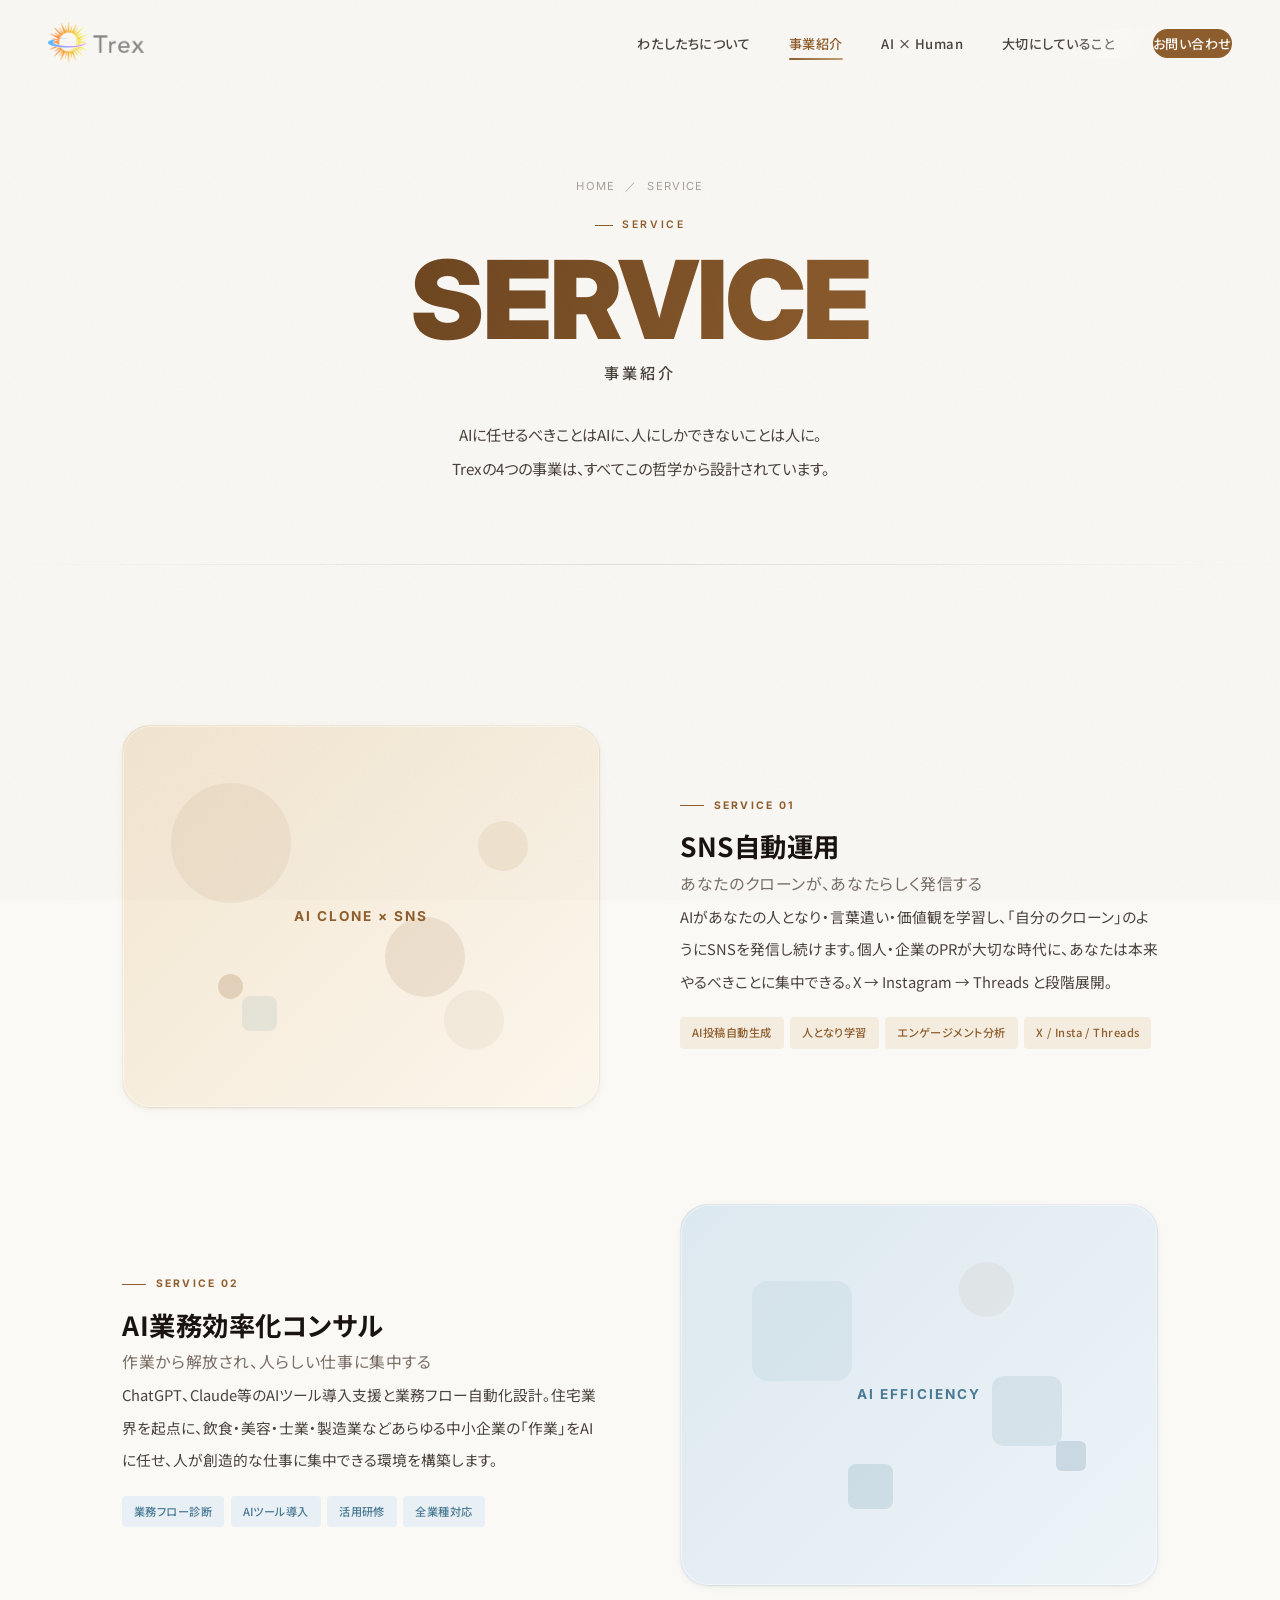
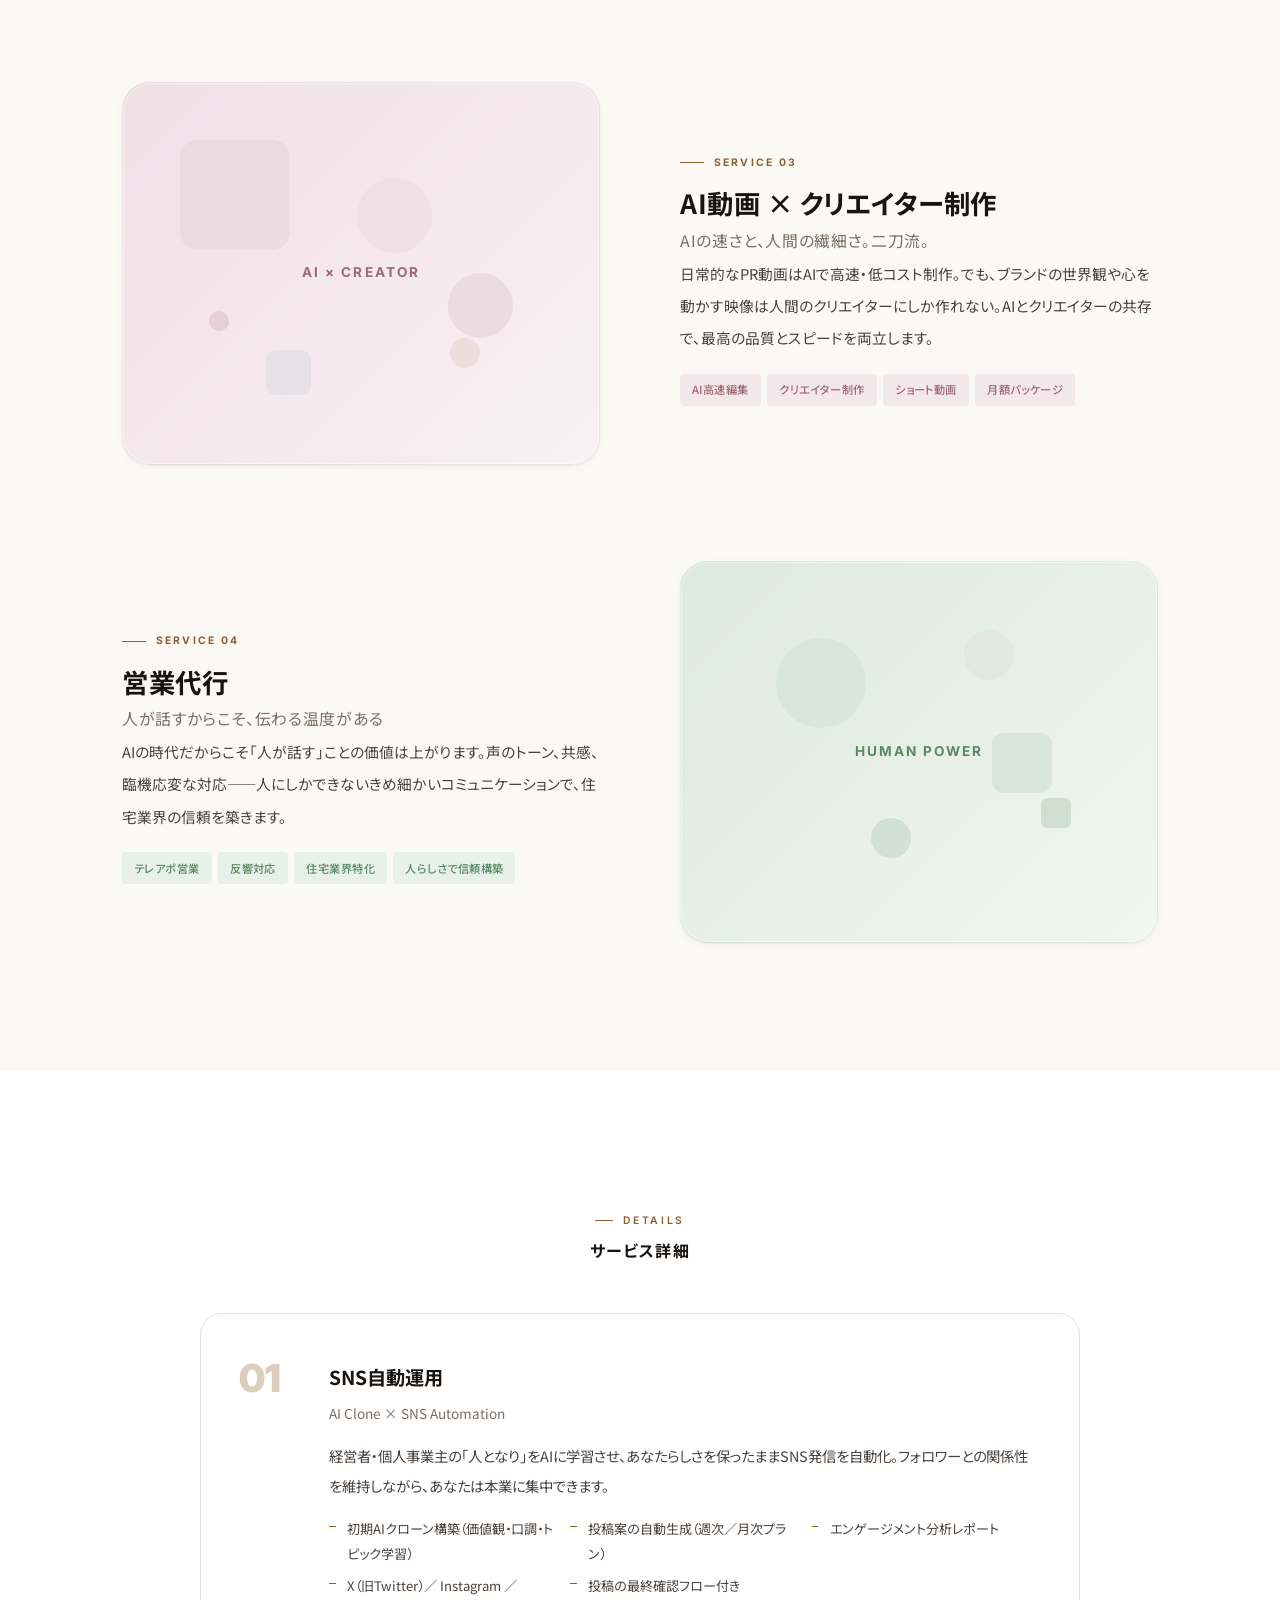
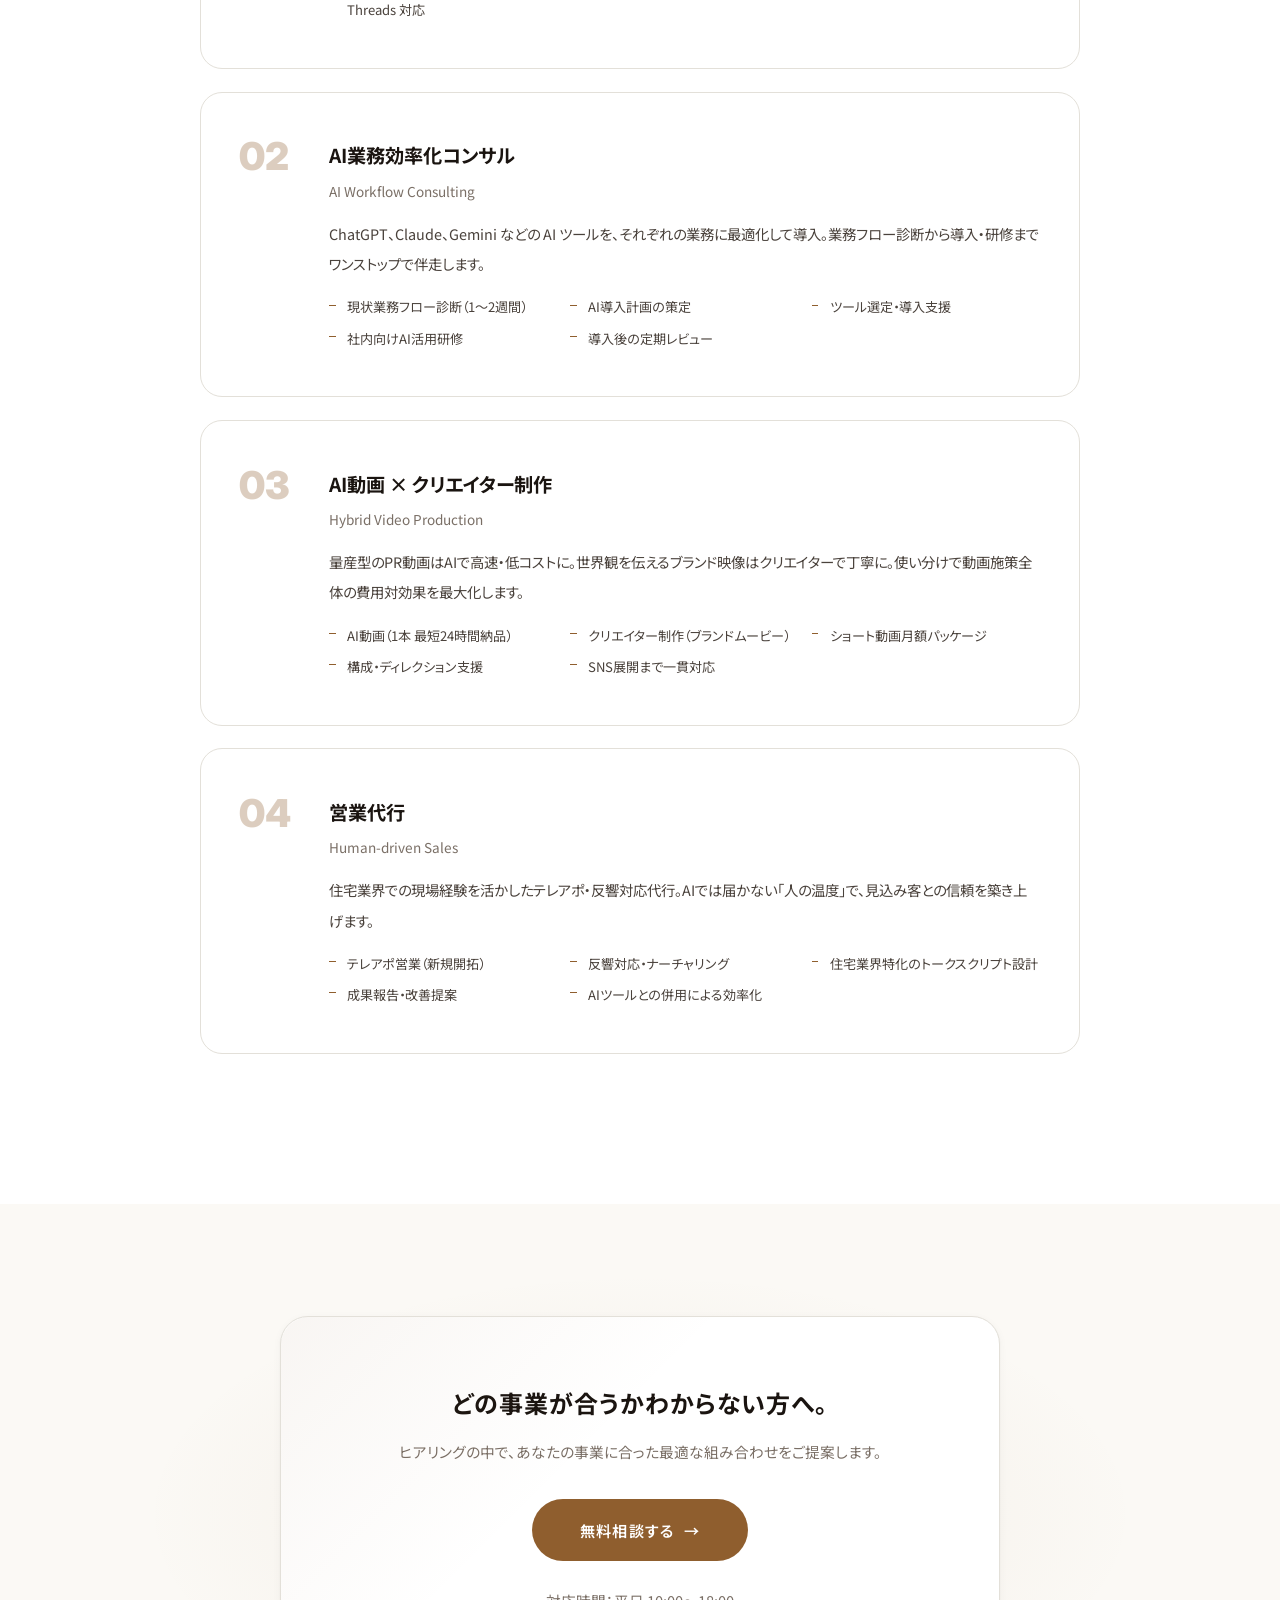
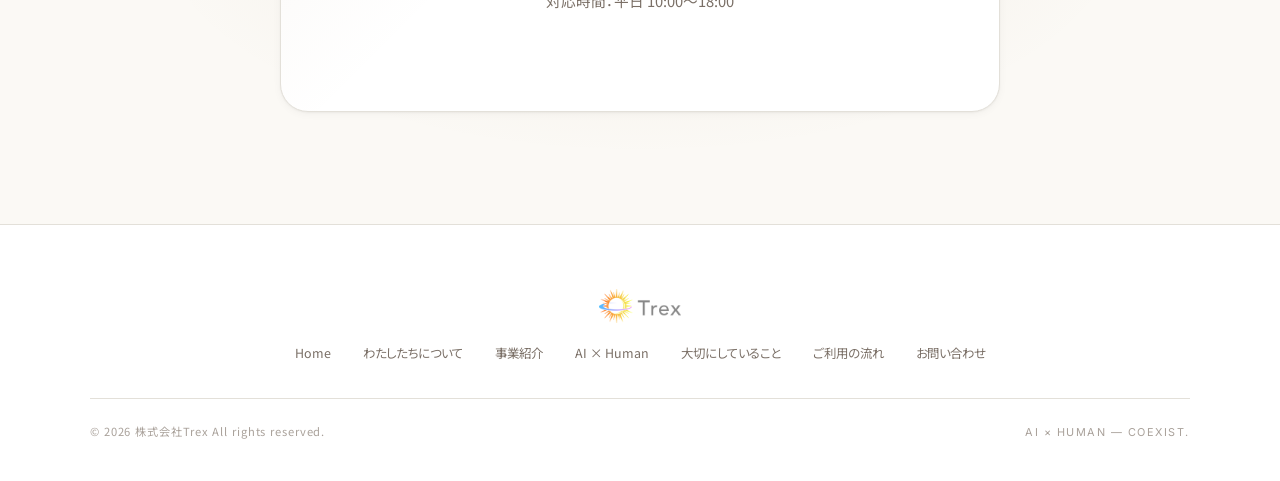
==== commit 08ea9ca0: "Refine color palette to premium bronze/cognac tones" ====
--- a/service.html
+++ b/service.html
@@ -37,12 +37,12 @@
     <div class="svc-list">
       <div class="svc" id="sns">
         <div class="svc-vis v-primary">
-          <div class="geo float" style="width:120px;height:120px;background:rgba(200,135,62,.08);top:15%;left:10%;"></div>
-          <div class="geo float" style="width:80px;height:80px;background:rgba(200,135,62,.12);top:50%;left:55%;animation-delay:-2s;"></div>
-          <div class="geo" style="width:50px;height:50px;background:rgba(247,181,44,.15);top:25%;right:15%;"></div>
-          <div class="geo" style="width:35px;height:35px;background:rgba(0,159,232,.1);bottom:20%;left:25%;border-radius:8px;"></div>
-          <div class="geo float" style="width:60px;height:60px;background:rgba(200,135,62,.06);bottom:15%;right:20%;animation-delay:-4s;"></div>
-          <div class="geo" style="width:25px;height:25px;background:rgba(200,135,62,.2);top:65%;left:20%;"></div>
+          <div class="geo float" style="width:120px;height:120px;background:rgba(143,94,46,.08);top:15%;left:10%;"></div>
+          <div class="geo float" style="width:80px;height:80px;background:rgba(143,94,46,.12);top:50%;left:55%;animation-delay:-2s;"></div>
+          <div class="geo" style="width:50px;height:50px;background:rgba(196,162,116,.15);top:25%;right:15%;"></div>
+          <div class="geo" style="width:35px;height:35px;background:rgba(74,122,148,.1);bottom:20%;left:25%;border-radius:8px;"></div>
+          <div class="geo float" style="width:60px;height:60px;background:rgba(143,94,46,.06);bottom:15%;right:20%;animation-delay:-4s;"></div>
+          <div class="geo" style="width:25px;height:25px;background:rgba(143,94,46,.2);top:65%;left:20%;"></div>
           <div class="vis-label" style="color:var(--primary);">AI Clone × SNS</div>
         </div>
         <div class="svc-body">
@@ -55,11 +55,11 @@
 
       <div class="svc" id="consulting">
         <div class="svc-vis v-blue">
-          <div class="geo" style="width:100px;height:100px;background:rgba(0,159,232,.08);top:20%;left:15%;border-radius:16px;"></div>
-          <div class="geo float" style="width:70px;height:70px;background:rgba(0,159,232,.12);top:45%;right:20%;border-radius:12px;"></div>
-          <div class="geo" style="width:45px;height:45px;background:rgba(0,159,232,.16);bottom:20%;left:35%;border-radius:8px;"></div>
-          <div class="geo float" style="width:55px;height:55px;background:rgba(200,135,62,.06);top:15%;right:30%;animation-delay:-3s;"></div>
-          <div class="geo" style="width:30px;height:30px;background:rgba(0,159,232,.2);bottom:30%;right:15%;border-radius:6px;"></div>
+          <div class="geo" style="width:100px;height:100px;background:rgba(74,122,148,.08);top:20%;left:15%;border-radius:16px;"></div>
+          <div class="geo float" style="width:70px;height:70px;background:rgba(74,122,148,.12);top:45%;right:20%;border-radius:12px;"></div>
+          <div class="geo" style="width:45px;height:45px;background:rgba(74,122,148,.16);bottom:20%;left:35%;border-radius:8px;"></div>
+          <div class="geo float" style="width:55px;height:55px;background:rgba(143,94,46,.06);top:15%;right:30%;animation-delay:-3s;"></div>
+          <div class="geo" style="width:30px;height:30px;background:rgba(74,122,148,.2);bottom:30%;right:15%;border-radius:6px;"></div>
           <div class="vis-label" style="color:var(--blue);">AI Efficiency</div>
         </div>
         <div class="svc-body">
@@ -72,12 +72,12 @@
 
       <div class="svc" id="video">
         <div class="svc-vis v-pink">
-          <div class="geo" style="width:110px;height:110px;background:rgba(232,107,138,.07);top:15%;left:12%;border-radius:18px;"></div>
-          <div class="geo float" style="width:65px;height:65px;background:rgba(232,107,138,.12);top:50%;right:18%;"></div>
-          <div class="geo" style="width:45px;height:45px;background:rgba(0,159,232,.08);bottom:18%;left:30%;border-radius:10px;"></div>
-          <div class="geo float" style="width:75px;height:75px;background:rgba(232,107,138,.06);top:25%;right:35%;animation-delay:-3s;"></div>
-          <div class="geo" style="width:30px;height:30px;background:rgba(200,135,62,.1);bottom:25%;right:25%;"></div>
-          <div class="geo" style="width:20px;height:20px;background:rgba(232,107,138,.18);top:60%;left:18%;"></div>
+          <div class="geo" style="width:110px;height:110px;background:rgba(158,106,118,.07);top:15%;left:12%;border-radius:18px;"></div>
+          <div class="geo float" style="width:65px;height:65px;background:rgba(158,106,118,.12);top:50%;right:18%;"></div>
+          <div class="geo" style="width:45px;height:45px;background:rgba(74,122,148,.08);bottom:18%;left:30%;border-radius:10px;"></div>
+          <div class="geo float" style="width:75px;height:75px;background:rgba(158,106,118,.06);top:25%;right:35%;animation-delay:-3s;"></div>
+          <div class="geo" style="width:30px;height:30px;background:rgba(143,94,46,.1);bottom:25%;right:25%;"></div>
+          <div class="geo" style="width:20px;height:20px;background:rgba(158,106,118,.18);top:60%;left:18%;"></div>
           <div class="vis-label" style="color:var(--pink);">AI × Creator</div>
         </div>
         <div class="svc-body">
@@ -90,11 +90,11 @@
 
       <div class="svc" id="sales">
         <div class="svc-vis v-green">
-          <div class="geo" style="width:90px;height:90px;background:rgba(76,175,80,.07);top:20%;left:20%;"></div>
-          <div class="geo float" style="width:60px;height:60px;background:rgba(76,175,80,.12);top:45%;right:22%;border-radius:12px;"></div>
-          <div class="geo" style="width:40px;height:40px;background:rgba(76,175,80,.16);bottom:22%;left:40%;"></div>
-          <div class="geo float" style="width:50px;height:50px;background:rgba(232,107,138,.06);top:18%;right:30%;animation-delay:-4s;"></div>
-          <div class="geo" style="width:30px;height:30px;background:rgba(76,175,80,.2);bottom:30%;right:18%;border-radius:6px;"></div>
+          <div class="geo" style="width:90px;height:90px;background:rgba(90,138,98,.07);top:20%;left:20%;"></div>
+          <div class="geo float" style="width:60px;height:60px;background:rgba(90,138,98,.12);top:45%;right:22%;border-radius:12px;"></div>
+          <div class="geo" style="width:40px;height:40px;background:rgba(90,138,98,.16);bottom:22%;left:40%;"></div>
+          <div class="geo float" style="width:50px;height:50px;background:rgba(158,106,118,.06);top:18%;right:30%;animation-delay:-4s;"></div>
+          <div class="geo" style="width:30px;height:30px;background:rgba(90,138,98,.2);bottom:30%;right:18%;border-radius:6px;"></div>
           <div class="vis-label" style="color:var(--green);">Human Power</div>
         </div>
         <div class="svc-body">
--- a/assets/style.css
+++ b/assets/style.css
@@ -6,14 +6,16 @@
 *, *::before, *::after { margin: 0; padding: 0; box-sizing: border-box; }
 
 :root{
-  --primary:#C8873E;--primary-dark:#A87030;--primary-light:#D9A85C;--primary-pale:#FBF3E8;
-  --blue:#5A8CA8;--blue-pale:#EDF4F8;
-  --purple:#8B7BA6;--purple-pale:#F0EDF5;
-  --pink:#B87A88;--pink-pale:#F5EDF0;
-  --green:#6A9E6E;--green-pale:#EFF5EF;
-  --bg:#FAFAF8;--bg-deep:#F5F3EE;--white:#FFFFFF;
-  --text:#1B1613;--text-mid:#555;--text-light:#777;--text-lighter:#AAA;
-  --border:#E8E6E2;--border-strong:#D9D6D0;
+  /* Refined bronze / cognac palette — premium, desaturated */
+  --primary:#8F5E2E;--primary-dark:#5C3A1A;--primary-light:#C4A274;--primary-pale:#F4ECDF;
+  --primary-ink:#3D2815;
+  --blue:#4A7A94;--blue-pale:#E8F0F5;
+  --purple:#7A6B95;--purple-pale:#EEEAF3;
+  --pink:#9E6A76;--pink-pale:#F2E8EC;
+  --green:#5A8A62;--green-pale:#E8F0EA;
+  --bg:#FBF9F5;--bg-deep:#F0EBE0;--white:#FFFFFF;
+  --text:#1A1410;--text-mid:#4A423C;--text-light:#7A6F66;--text-lighter:#A9A19A;
+  --border:#E3E0D9;--border-strong:#D2CFC5;
   --shadow-sm:0 1px 2px rgba(20,15,10,.04),0 2px 8px rgba(20,15,10,.04);
   --shadow-md:0 4px 14px rgba(20,15,10,.06),0 12px 32px rgba(20,15,10,.05);
   --shadow-lg:0 8px 28px rgba(20,15,10,.08),0 24px 64px rgba(20,15,10,.07);
@@ -41,7 +43,7 @@
 /* ===== Scroll progress bar ===== */
 .scroll-progress{position:fixed;top:0;left:0;height:2px;width:0;
   background:linear-gradient(90deg,var(--primary-light),var(--primary),var(--primary-dark));
-  z-index:1001;transition:width .1s linear;box-shadow:0 0 10px rgba(200,135,62,.4);}
+  z-index:1001;transition:width .1s linear;box-shadow:0 0 10px rgba(143,94,46,.4);}
 
 /* ===== Custom cursor dot ===== */
 .cursor-dot{position:fixed;top:0;left:0;width:8px;height:8px;border-radius:50%;
@@ -66,7 +68,7 @@
 .logo{display:flex;align-items:center;gap:.6rem;text-decoration:none;}
 .logo img{height:40px;width:auto;transition:height .5s var(--ease),filter .3s;}
 nav.scrolled .logo img{height:32px;}
-.logo:hover img{filter:drop-shadow(0 4px 10px rgba(200,135,62,.25));}
+.logo:hover img{filter:drop-shadow(0 4px 10px rgba(143,94,46,.25));}
 .logo span{font-size:.6rem;font-weight:400;color:var(--text-light);letter-spacing:.15em;}
 
 .nav-links{display:flex;gap:2.4rem;list-style:none;align-items:center;}
@@ -84,7 +86,7 @@
   background:linear-gradient(120deg,transparent,rgba(255,255,255,.35),transparent);
   transition:left .7s var(--ease);}
 .nav-cta:hover{background:var(--primary-dark)!important;transform:translateY(-1px);
-  box-shadow:0 8px 22px rgba(200,135,62,.28);}
+  box-shadow:0 8px 22px rgba(143,94,46,.28);}
 .nav-cta:hover::before{left:100%;}
 
 .ham{display:none;background:none;border:none;cursor:pointer;width:28px;height:20px;position:relative;}
@@ -96,10 +98,10 @@
   position:relative;overflow:hidden;padding:0 2rem;}
 .hero-bg-shapes{position:absolute;inset:0;pointer-events:none;overflow:hidden;}
 .hero-bg-shapes .shape{position:absolute;border-radius:50%;opacity:0;animation:floatShape 20s ease-in-out infinite;filter:blur(.5px);}
-.hero-bg-shapes .s1{width:320px;height:320px;background:radial-gradient(circle,rgba(200,135,62,.08),transparent 70%);top:8%;left:-5%;animation-delay:0s;}
+.hero-bg-shapes .s1{width:320px;height:320px;background:radial-gradient(circle,rgba(143,94,46,.08),transparent 70%);top:8%;left:-5%;animation-delay:0s;}
 .hero-bg-shapes .s2{width:220px;height:220px;background:radial-gradient(circle,rgba(90,140,168,.06),transparent 70%);top:58%;right:3%;animation-delay:-7s;}
 .hero-bg-shapes .s3{width:280px;height:280px;background:radial-gradient(circle,rgba(184,122,136,.05),transparent 70%);bottom:8%;left:28%;animation-delay:-13s;}
-.hero-bg-shapes .s4{width:160px;height:160px;background:radial-gradient(circle,rgba(200,135,62,.05),transparent 70%);top:18%;right:22%;animation-delay:-4s;}
+.hero-bg-shapes .s4{width:160px;height:160px;background:radial-gradient(circle,rgba(143,94,46,.05),transparent 70%);top:18%;right:22%;animation-delay:-4s;}
 
 /* subtle dotted grid in hero */
 .hero::before{content:'';position:absolute;inset:0;
@@ -131,18 +133,18 @@
 
 .hero-mission{font-size:clamp(.85rem,1.6vw,1.05rem);color:var(--text-mid);line-height:2.4;letter-spacing:.06em;font-weight:300;margin-top:2.5rem;}
 .hero-mission em{font-style:normal;font-weight:500;color:var(--text);
-  background:linear-gradient(transparent 65%,rgba(200,135,62,.18) 65%);padding:0 .08em;}
+  background:linear-gradient(transparent 65%,rgba(143,94,46,.18) 65%);padding:0 .08em;}
 .hero-mission .hm-line{display:block;opacity:0;transform:translateY(30px) scale(.92);filter:blur(6px);transition:all .8s var(--ease);}
 .hero-mission.show .hm-line{opacity:1;transform:translateY(0) scale(1);filter:blur(0);}
 
 .hero-badges{display:flex;gap:.6rem;justify-content:center;flex-wrap:wrap;margin-top:2.5rem;}
 .hero-badges .badge{padding:.45rem 1.2rem;border-radius:999px;font-size:.72rem;font-weight:600;
-  letter-spacing:.06em;border:1.5px solid rgba(200,135,62,.22);background:rgba(251,243,232,.55);
+  letter-spacing:.06em;border:1.5px solid rgba(143,94,46,.22);background:rgba(251,243,232,.55);
   color:var(--primary-dark);transition:all .4s var(--ease);
   opacity:0;transform:translateY(20px) scale(.8);filter:blur(4px);cursor:default;}
 .hero-badges .badge.in{opacity:1;transform:translateY(0) scale(1);filter:blur(0);}
 .hero-badges .badge:hover{background:var(--primary);color:#fff;border-color:var(--primary);
-  transform:translateY(-3px);box-shadow:0 10px 22px -6px rgba(200,135,62,.35);}
+  transform:translateY(-3px);box-shadow:0 10px 22px -6px rgba(143,94,46,.35);}
 
 .scroll-ind{position:absolute;bottom:2rem;left:50%;transform:translateX(-50%);
   display:flex;flex-direction:column;align-items:center;gap:.6rem;
@@ -193,7 +195,7 @@
 .mission-text .mc.lit{opacity:1;transform:translate(0,0) rotate(0deg) scale(1);filter:blur(0);}
 .mission-text .mc.sp-m{width:.25em;}
 .mission-text em{font-style:normal;font-weight:500;color:var(--primary-dark);
-  background:linear-gradient(transparent 65%,rgba(200,135,62,.18) 65%);padding:0 .08em;}
+  background:linear-gradient(transparent 65%,rgba(143,94,46,.18) 65%);padding:0 .08em;}
 
 /* ===== SERVICE ===== */
 .service-sec{padding:6rem 0 8rem;}
@@ -222,11 +224,11 @@
   opacity:0;transform:scale(.8);transition:all .6s var(--ease) .5s;}
 .svc-vis.anim .vis-label{opacity:1;transform:scale(1);}
 
-.v-primary{background:linear-gradient(135deg,#FFF6E7,#FFFBF5);}
-.v-blue{background:linear-gradient(135deg,#EAF7FC,#F5FBFF);}
-.v-purple{background:linear-gradient(135deg,#F3EFF7,#FAFAF8);}
-.v-pink{background:linear-gradient(135deg,#FDEDF1,#FFF7F9);}
-.v-green{background:linear-gradient(135deg,#EDF7ED,#F5FFF5);}
+.v-primary{background:linear-gradient(135deg,#F3E6D1,#FBF6EC);}
+.v-blue{background:linear-gradient(135deg,#DCE8EF,#EEF4F8);}
+.v-purple{background:linear-gradient(135deg,#E8E2EE,#F5F3F8);}
+.v-pink{background:linear-gradient(135deg,#EFE0E6,#F9F1F4);}
+.v-green{background:linear-gradient(135deg,#DEE9DF,#F0F6F1);}
 
 .svc-body{opacity:0;transform:translateY(30px);transition:all .9s var(--ease);}
 .svc-body.vis{opacity:1;transform:translateY(0);}
@@ -261,10 +263,10 @@
 .coexist-sec{padding:8rem 2rem;background:var(--white);text-align:center;overflow:hidden;}
 .coexist-sec h2{font-size:clamp(1.3rem,2.8vw,1.9rem);font-weight:700;line-height:2.2;margin-bottom:3rem;letter-spacing:.04em;}
 .coexist-sec h2 em{font-style:normal;}
-.coexist-sec h2 em.c-ai{background:linear-gradient(90deg,#5A8CA8,#7BACC4,#8B7BA6);-webkit-background-clip:text;-webkit-text-fill-color:transparent;background-clip:text;}
-.coexist-sec h2 em.c-hu{background:linear-gradient(90deg,#D4782A,#E8A445,#D4A05A);-webkit-background-clip:text;-webkit-text-fill-color:transparent;background-clip:text;}
-.coexist-sec h2 .c-mid{background:linear-gradient(90deg,#C8873E,#A87030);-webkit-background-clip:text;-webkit-text-fill-color:transparent;background-clip:text;}
-.coexist-sec h2 .c-last{background:linear-gradient(90deg,#D4782A,#8B7BA6,#5A8CA8);-webkit-background-clip:text;-webkit-text-fill-color:transparent;background-clip:text;}
+.coexist-sec h2 em.c-ai{background:linear-gradient(90deg,#4A7A94,#6B92AC,#7A6B95);-webkit-background-clip:text;-webkit-text-fill-color:transparent;background-clip:text;}
+.coexist-sec h2 em.c-hu{background:linear-gradient(90deg,#5C3A1A,#8F5E2E,#C4A274);-webkit-background-clip:text;-webkit-text-fill-color:transparent;background-clip:text;}
+.coexist-sec h2 .c-mid{background:linear-gradient(90deg,#8F5E2E,#5C3A1A);-webkit-background-clip:text;-webkit-text-fill-color:transparent;background-clip:text;}
+.coexist-sec h2 .c-last{background:linear-gradient(90deg,#8F5E2E,#7A6B95,#4A7A94);-webkit-background-clip:text;-webkit-text-fill-color:transparent;background-clip:text;}
 
 .co-grid{display:grid;grid-template-columns:1fr 50px 1fr;gap:1.5rem;max-width:960px;margin:0 auto;align-items:stretch;}
 .co-card{padding:2.6rem 2.2rem;border-radius:var(--r-lg);text-align:left;opacity:0;
@@ -273,7 +275,7 @@
 .co-card::after{content:'';position:absolute;inset:0;border-radius:inherit;pointer-events:none;
   background:radial-gradient(circle at 0% 0%,rgba(255,255,255,.5),transparent 45%);}
 .co-card.ai{background:var(--blue-pale);transform:translateX(-50px);border-color:rgba(90,140,168,.18);}
-.co-card.hu{background:var(--primary-pale);transform:translateX(50px);border-color:rgba(200,135,62,.18);}
+.co-card.hu{background:var(--primary-pale);transform:translateX(50px);border-color:rgba(143,94,46,.18);}
 .co-card.vis{opacity:1;transform:translateX(0);}
 .co-card h3{font-size:1rem;font-weight:700;margin-bottom:1rem;letter-spacing:.06em;display:inline-flex;align-items:center;gap:.6rem;}
 .co-card h3::before{content:'';width:8px;height:8px;border-radius:50%;background:currentColor;}
@@ -322,14 +324,14 @@
 /* ===== CTA ===== */
 .cta-sec{padding:7rem 2rem;text-align:center;position:relative;overflow:hidden;}
 .cta-sec::before{content:'';position:absolute;inset:0;
-  background:radial-gradient(ellipse at 50% 50%,rgba(200,135,62,.08),transparent 55%);pointer-events:none;}
+  background:radial-gradient(ellipse at 50% 50%,rgba(143,94,46,.08),transparent 55%);pointer-events:none;}
 .cta-box{max-width:720px;margin:0 auto;padding:4rem 3rem;border-radius:var(--r-xl);
   background:var(--white);border:1px solid var(--border);position:relative;
   opacity:0;transform:translateY(20px);transition:all .8s var(--ease);
   box-shadow:var(--shadow-sm);}
 .cta-box.vis{opacity:1;transform:translateY(0);}
 .cta-box::before{content:'';position:absolute;inset:0;border-radius:inherit;pointer-events:none;
-  background:linear-gradient(135deg,rgba(200,135,62,.06),transparent 40%);}
+  background:linear-gradient(135deg,rgba(143,94,46,.06),transparent 40%);}
 .cta-box h2{font-size:1.5rem;font-weight:700;margin-bottom:.8rem;line-height:1.8;letter-spacing:.04em;}
 .cta-box>p{color:var(--text-light);font-size:.92rem;margin-bottom:2rem;line-height:2;}
 .cta-btn{display:inline-block;padding:1.05rem 3rem;border-radius:999px;background:var(--primary);
@@ -339,7 +341,7 @@
   background:linear-gradient(120deg,transparent,rgba(255,255,255,.4),transparent);
   transition:left .7s var(--ease);z-index:-1;}
 .cta-btn::after{content:'→';margin-left:.6rem;transition:transform .3s var(--ease);display:inline-block;}
-.cta-btn:hover{background:var(--primary-dark);transform:translateY(-2px);box-shadow:0 14px 32px rgba(200,135,62,.28);}
+.cta-btn:hover{background:var(--primary-dark);transform:translateY(-2px);box-shadow:0 14px 32px rgba(143,94,46,.28);}
 .cta-btn:hover::before{left:100%;}
 .cta-btn:hover::after{transform:translateX(4px);}
 .cta-sm{margin-top:1rem;font-size:.75rem;color:var(--text-lighter);}
@@ -362,7 +364,7 @@
   background:var(--bg);font-family:inherit;font-size:.9rem;color:var(--text);
   transition:border-color .3s,box-shadow .3s,background .3s;}
 .contact-form input:focus,.contact-form textarea:focus,.contact-form select:focus{
-  outline:none;border-color:var(--primary);background:var(--white);box-shadow:0 0 0 4px rgba(200,135,62,.12);}
+  outline:none;border-color:var(--primary);background:var(--white);box-shadow:0 0 0 4px rgba(143,94,46,.12);}
 .contact-form textarea{min-height:140px;resize:vertical;line-height:1.8;}
 .contact-form .submit{display:flex;align-items:center;justify-content:center;gap:1rem;margin-top:2rem;flex-wrap:wrap;}
 .contact-note{font-size:.78rem;color:var(--text-light);line-height:1.9;margin-top:1rem;text-align:center;}
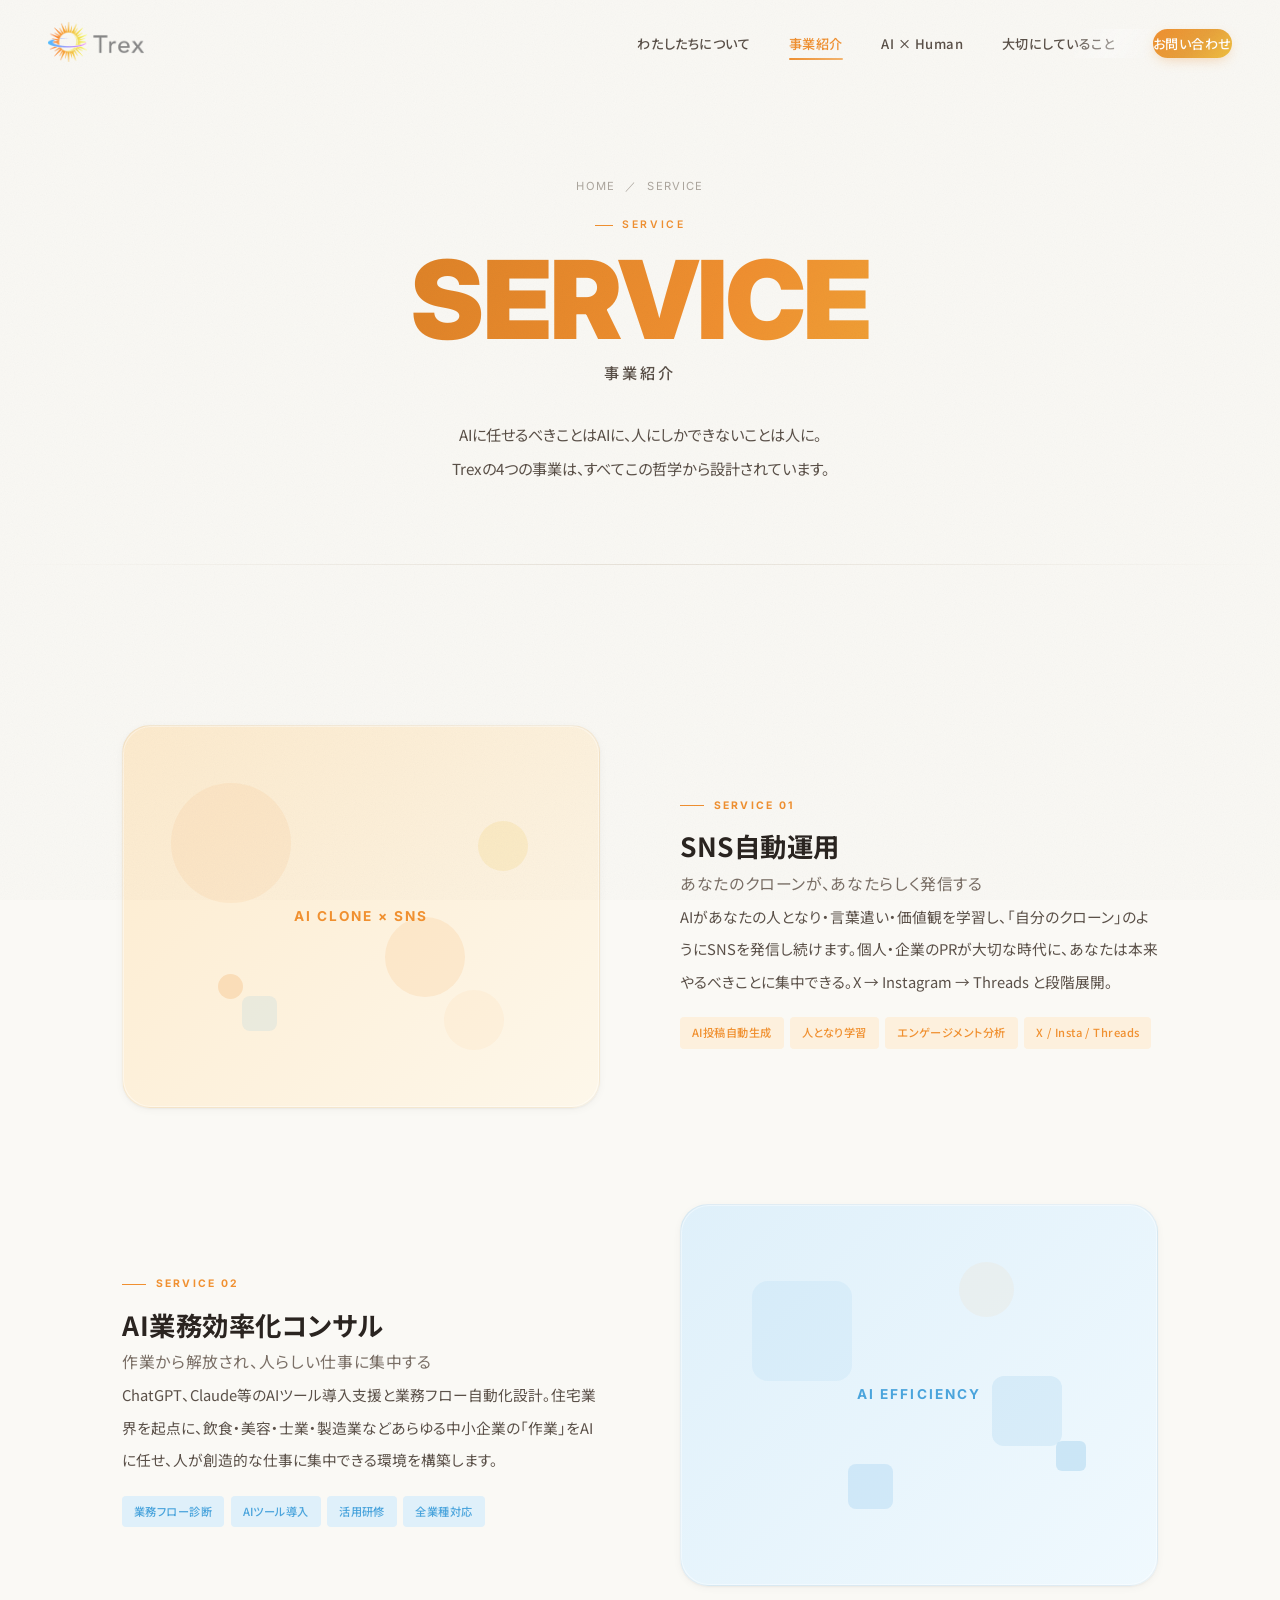
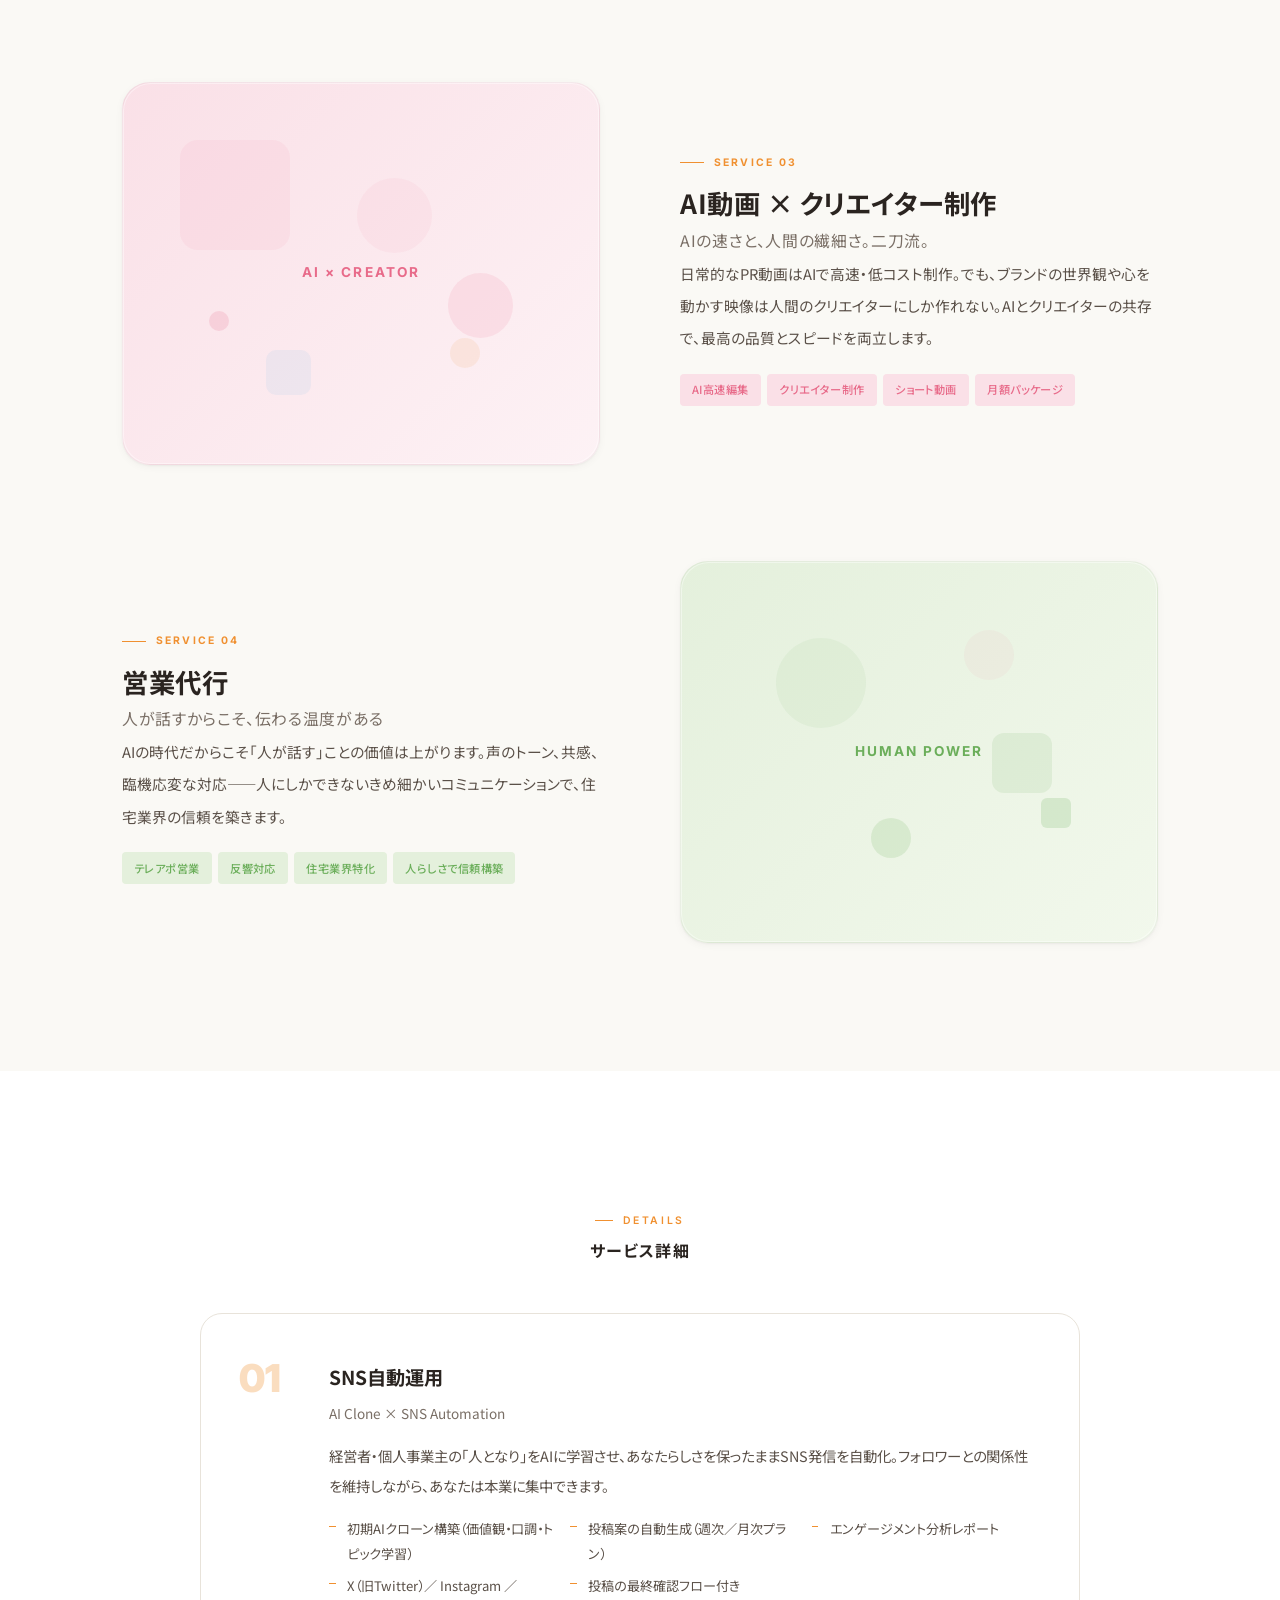
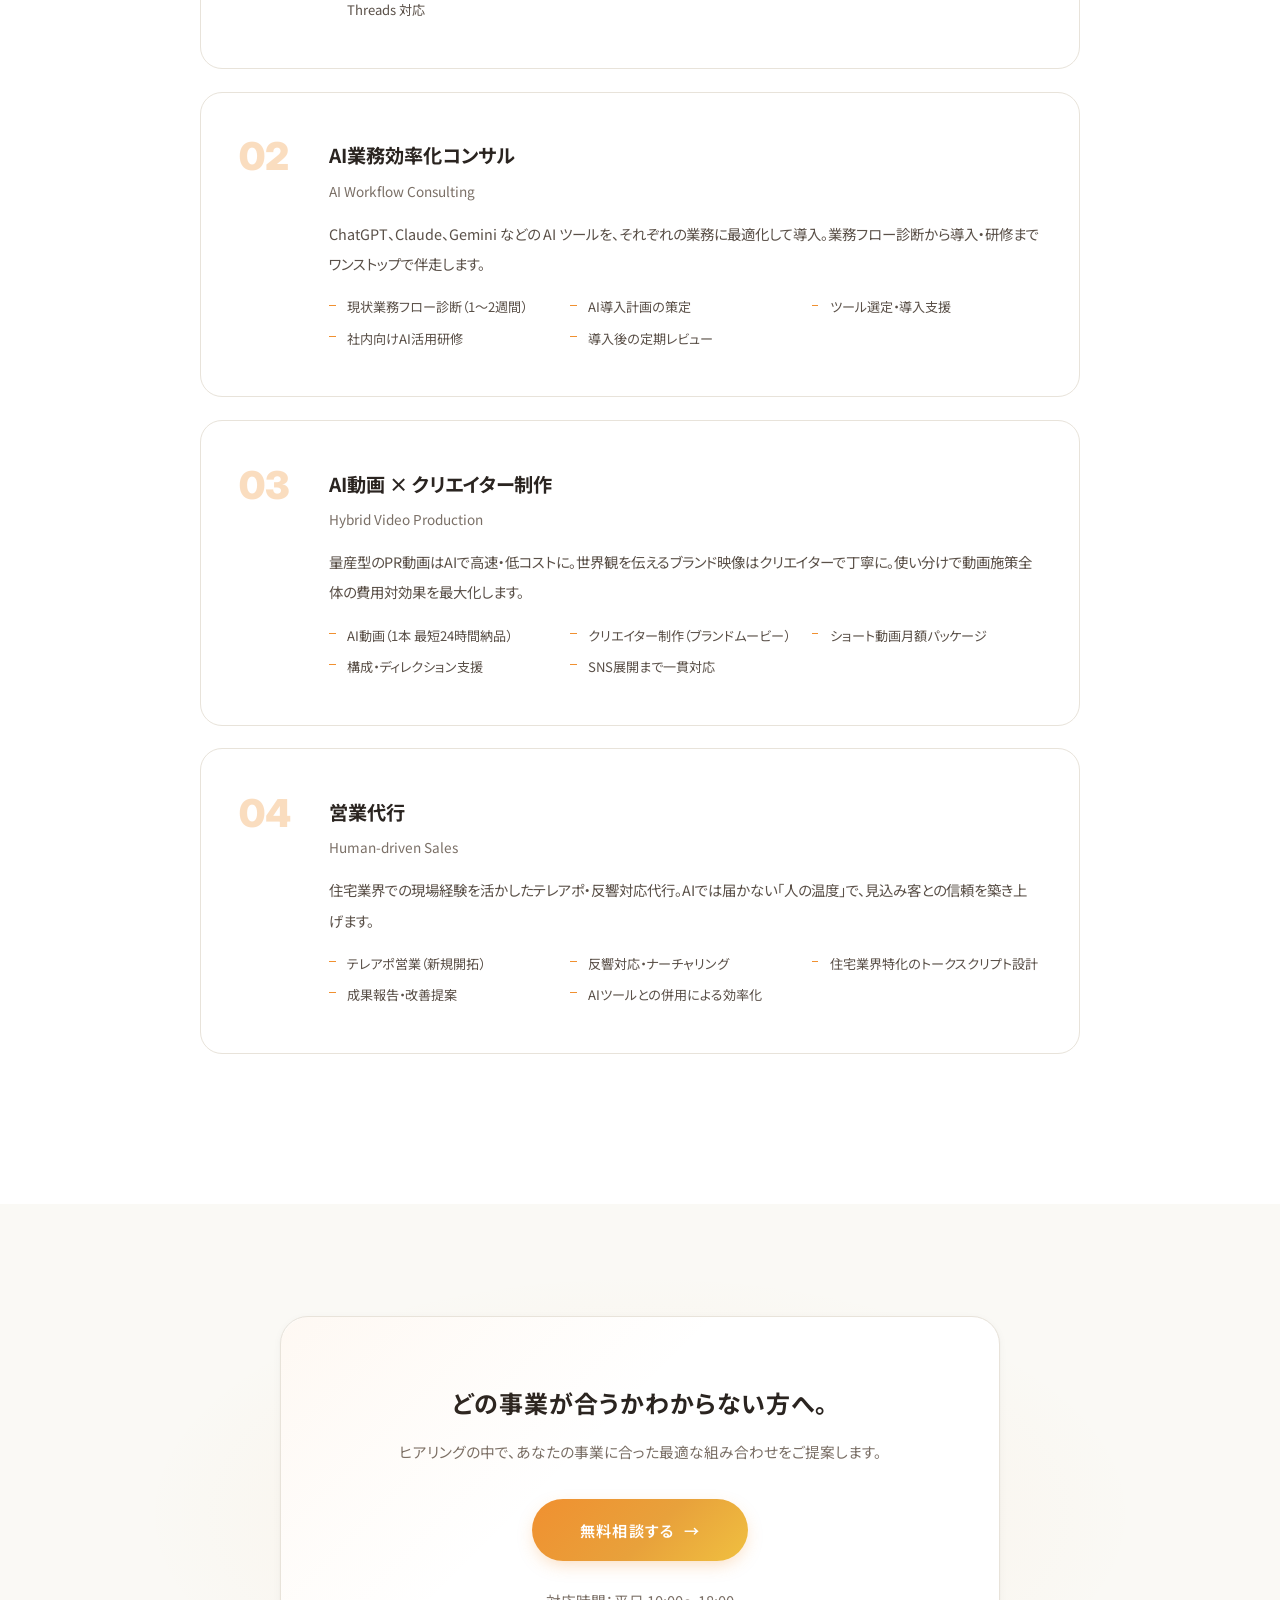
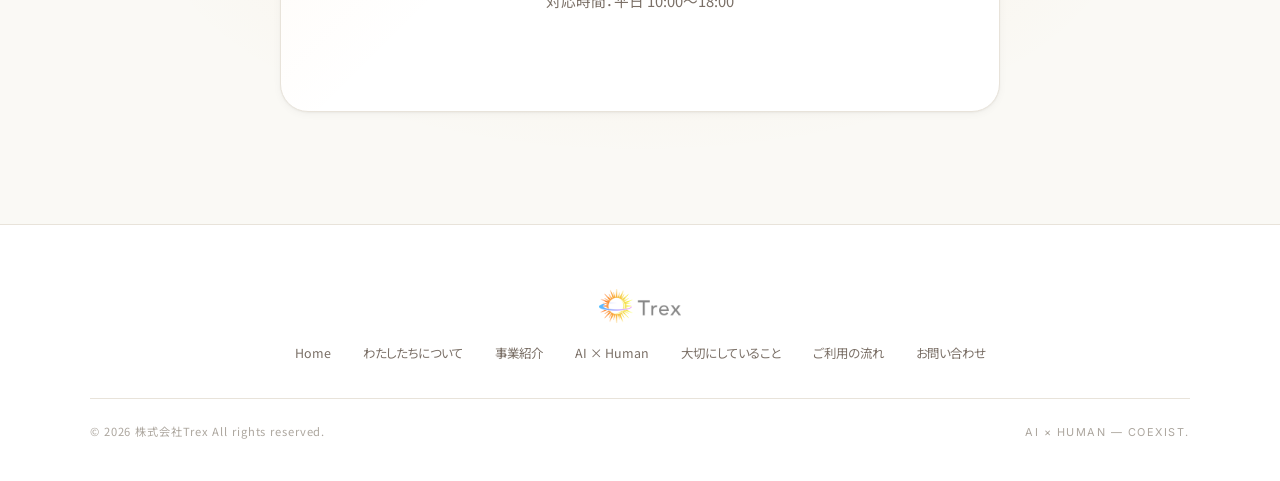
==== commit 0fea513d: "Apply Trex corporate palette (orange/blue/gold from logo)" ====
--- a/service.html
+++ b/service.html
@@ -37,12 +37,12 @@
     <div class="svc-list">
       <div class="svc" id="sns">
         <div class="svc-vis v-primary">
-          <div class="geo float" style="width:120px;height:120px;background:rgba(143,94,46,.08);top:15%;left:10%;"></div>
-          <div class="geo float" style="width:80px;height:80px;background:rgba(143,94,46,.12);top:50%;left:55%;animation-delay:-2s;"></div>
-          <div class="geo" style="width:50px;height:50px;background:rgba(196,162,116,.15);top:25%;right:15%;"></div>
-          <div class="geo" style="width:35px;height:35px;background:rgba(74,122,148,.1);bottom:20%;left:25%;border-radius:8px;"></div>
-          <div class="geo float" style="width:60px;height:60px;background:rgba(143,94,46,.06);bottom:15%;right:20%;animation-delay:-4s;"></div>
-          <div class="geo" style="width:25px;height:25px;background:rgba(143,94,46,.2);top:65%;left:20%;"></div>
+          <div class="geo float" style="width:120px;height:120px;background:rgba(240,144,48,.08);top:15%;left:10%;"></div>
+          <div class="geo float" style="width:80px;height:80px;background:rgba(240,144,48,.12);top:50%;left:55%;animation-delay:-2s;"></div>
+          <div class="geo" style="width:50px;height:50px;background:rgba(240,192,64,.15);top:25%;right:15%;"></div>
+          <div class="geo" style="width:35px;height:35px;background:rgba(74,164,220,.1);bottom:20%;left:25%;border-radius:8px;"></div>
+          <div class="geo float" style="width:60px;height:60px;background:rgba(240,144,48,.06);bottom:15%;right:20%;animation-delay:-4s;"></div>
+          <div class="geo" style="width:25px;height:25px;background:rgba(240,144,48,.2);top:65%;left:20%;"></div>
           <div class="vis-label" style="color:var(--primary);">AI Clone × SNS</div>
         </div>
         <div class="svc-body">
@@ -55,11 +55,11 @@
 
       <div class="svc" id="consulting">
         <div class="svc-vis v-blue">
-          <div class="geo" style="width:100px;height:100px;background:rgba(74,122,148,.08);top:20%;left:15%;border-radius:16px;"></div>
-          <div class="geo float" style="width:70px;height:70px;background:rgba(74,122,148,.12);top:45%;right:20%;border-radius:12px;"></div>
-          <div class="geo" style="width:45px;height:45px;background:rgba(74,122,148,.16);bottom:20%;left:35%;border-radius:8px;"></div>
-          <div class="geo float" style="width:55px;height:55px;background:rgba(143,94,46,.06);top:15%;right:30%;animation-delay:-3s;"></div>
-          <div class="geo" style="width:30px;height:30px;background:rgba(74,122,148,.2);bottom:30%;right:15%;border-radius:6px;"></div>
+          <div class="geo" style="width:100px;height:100px;background:rgba(74,164,220,.08);top:20%;left:15%;border-radius:16px;"></div>
+          <div class="geo float" style="width:70px;height:70px;background:rgba(74,164,220,.12);top:45%;right:20%;border-radius:12px;"></div>
+          <div class="geo" style="width:45px;height:45px;background:rgba(74,164,220,.16);bottom:20%;left:35%;border-radius:8px;"></div>
+          <div class="geo float" style="width:55px;height:55px;background:rgba(240,144,48,.06);top:15%;right:30%;animation-delay:-3s;"></div>
+          <div class="geo" style="width:30px;height:30px;background:rgba(74,164,220,.2);bottom:30%;right:15%;border-radius:6px;"></div>
           <div class="vis-label" style="color:var(--blue);">AI Efficiency</div>
         </div>
         <div class="svc-body">
@@ -72,12 +72,12 @@
 
       <div class="svc" id="video">
         <div class="svc-vis v-pink">
-          <div class="geo" style="width:110px;height:110px;background:rgba(158,106,118,.07);top:15%;left:12%;border-radius:18px;"></div>
-          <div class="geo float" style="width:65px;height:65px;background:rgba(158,106,118,.12);top:50%;right:18%;"></div>
-          <div class="geo" style="width:45px;height:45px;background:rgba(74,122,148,.08);bottom:18%;left:30%;border-radius:10px;"></div>
-          <div class="geo float" style="width:75px;height:75px;background:rgba(158,106,118,.06);top:25%;right:35%;animation-delay:-3s;"></div>
-          <div class="geo" style="width:30px;height:30px;background:rgba(143,94,46,.1);bottom:25%;right:25%;"></div>
-          <div class="geo" style="width:20px;height:20px;background:rgba(158,106,118,.18);top:60%;left:18%;"></div>
+          <div class="geo" style="width:110px;height:110px;background:rgba(232,107,138,.07);top:15%;left:12%;border-radius:18px;"></div>
+          <div class="geo float" style="width:65px;height:65px;background:rgba(232,107,138,.12);top:50%;right:18%;"></div>
+          <div class="geo" style="width:45px;height:45px;background:rgba(74,164,220,.08);bottom:18%;left:30%;border-radius:10px;"></div>
+          <div class="geo float" style="width:75px;height:75px;background:rgba(232,107,138,.06);top:25%;right:35%;animation-delay:-3s;"></div>
+          <div class="geo" style="width:30px;height:30px;background:rgba(240,144,48,.1);bottom:25%;right:25%;"></div>
+          <div class="geo" style="width:20px;height:20px;background:rgba(232,107,138,.18);top:60%;left:18%;"></div>
           <div class="vis-label" style="color:var(--pink);">AI × Creator</div>
         </div>
         <div class="svc-body">
@@ -90,11 +90,11 @@
 
       <div class="svc" id="sales">
         <div class="svc-vis v-green">
-          <div class="geo" style="width:90px;height:90px;background:rgba(90,138,98,.07);top:20%;left:20%;"></div>
-          <div class="geo float" style="width:60px;height:60px;background:rgba(90,138,98,.12);top:45%;right:22%;border-radius:12px;"></div>
-          <div class="geo" style="width:40px;height:40px;background:rgba(90,138,98,.16);bottom:22%;left:40%;"></div>
-          <div class="geo float" style="width:50px;height:50px;background:rgba(158,106,118,.06);top:18%;right:30%;animation-delay:-4s;"></div>
-          <div class="geo" style="width:30px;height:30px;background:rgba(90,138,98,.2);bottom:30%;right:18%;border-radius:6px;"></div>
+          <div class="geo" style="width:90px;height:90px;background:rgba(107,174,90,.07);top:20%;left:20%;"></div>
+          <div class="geo float" style="width:60px;height:60px;background:rgba(107,174,90,.12);top:45%;right:22%;border-radius:12px;"></div>
+          <div class="geo" style="width:40px;height:40px;background:rgba(107,174,90,.16);bottom:22%;left:40%;"></div>
+          <div class="geo float" style="width:50px;height:50px;background:rgba(232,107,138,.06);top:18%;right:30%;animation-delay:-4s;"></div>
+          <div class="geo" style="width:30px;height:30px;background:rgba(107,174,90,.2);bottom:30%;right:18%;border-radius:6px;"></div>
           <div class="vis-label" style="color:var(--green);">Human Power</div>
         </div>
         <div class="svc-body">
--- a/assets/style.css
+++ b/assets/style.css
@@ -6,16 +6,19 @@
 *, *::before, *::after { margin: 0; padding: 0; box-sizing: border-box; }
 
 :root{
-  /* Refined bronze / cognac palette — premium, desaturated */
-  --primary:#8F5E2E;--primary-dark:#5C3A1A;--primary-light:#C4A274;--primary-pale:#F4ECDF;
-  --primary-ink:#3D2815;
-  --blue:#4A7A94;--blue-pale:#E8F0F5;
+  /* Trex corporate palette — sampled from logo */
+  --primary:#F09030;--primary-dark:#D07820;--primary-light:#F5B670;--primary-pale:#FDF0DD;
+  --primary-ink:#7A4610;
+  --gold:#F0C040;--gold-pale:#FBF1D6;
+  --yellow:#F5D949;
+  --blue:#4AA4DC;--blue-dark:#2F87BD;--blue-pale:#DFF0FA;
+  --coral:#E76B4C;--coral-pale:#FAE4DA;
   --purple:#7A6B95;--purple-pale:#EEEAF3;
-  --pink:#9E6A76;--pink-pale:#F2E8EC;
-  --green:#5A8A62;--green-pale:#E8F0EA;
-  --bg:#FBF9F5;--bg-deep:#F0EBE0;--white:#FFFFFF;
-  --text:#1A1410;--text-mid:#4A423C;--text-light:#7A6F66;--text-lighter:#A9A19A;
-  --border:#E3E0D9;--border-strong:#D2CFC5;
+  --pink:#E86B8A;--pink-pale:#FAE0E7;
+  --green:#6BAE5A;--green-pale:#E4F0DC;
+  --bg:#FAF9F5;--bg-deep:#F2EBDE;--white:#FFFFFF;
+  --text:#2A2420;--text-mid:#5A5048;--text-light:#7A6F66;--text-lighter:#ACA69E;
+  --border:#E8E3DA;--border-strong:#D6CFC2;
   --shadow-sm:0 1px 2px rgba(20,15,10,.04),0 2px 8px rgba(20,15,10,.04);
   --shadow-md:0 4px 14px rgba(20,15,10,.06),0 12px 32px rgba(20,15,10,.05);
   --shadow-lg:0 8px 28px rgba(20,15,10,.08),0 24px 64px rgba(20,15,10,.07);
@@ -43,7 +46,7 @@
 /* ===== Scroll progress bar ===== */
 .scroll-progress{position:fixed;top:0;left:0;height:2px;width:0;
   background:linear-gradient(90deg,var(--primary-light),var(--primary),var(--primary-dark));
-  z-index:1001;transition:width .1s linear;box-shadow:0 0 10px rgba(143,94,46,.4);}
+  z-index:1001;transition:width .1s linear;box-shadow:0 0 10px rgba(240,144,48,.4);}
 
 /* ===== Custom cursor dot ===== */
 .cursor-dot{position:fixed;top:0;left:0;width:8px;height:8px;border-radius:50%;
@@ -68,7 +71,7 @@
 .logo{display:flex;align-items:center;gap:.6rem;text-decoration:none;}
 .logo img{height:40px;width:auto;transition:height .5s var(--ease),filter .3s;}
 nav.scrolled .logo img{height:32px;}
-.logo:hover img{filter:drop-shadow(0 4px 10px rgba(143,94,46,.25));}
+.logo:hover img{filter:drop-shadow(0 4px 10px rgba(240,144,48,.25));}
 .logo span{font-size:.6rem;font-weight:400;color:var(--text-light);letter-spacing:.15em;}
 
 .nav-links{display:flex;gap:2.4rem;list-style:none;align-items:center;}
@@ -79,14 +82,15 @@
   transition:width .4s var(--ease);border-radius:2px;}
 .nav-links a:hover,.nav-links a.active{color:var(--primary);}
 .nav-links a:hover::after,.nav-links a.active::after{width:100%;}
-.nav-cta{background:var(--primary)!important;color:#fff!important;padding:.55rem 1.6rem;
-  border-radius:999px;transition:all .3s!important;overflow:hidden;position:relative;}
+.nav-cta{background:linear-gradient(135deg,var(--primary) 0%,#E8A13B 55%,var(--gold) 100%)!important;color:#fff!important;padding:.55rem 1.6rem;
+  border-radius:999px;transition:all .3s!important;overflow:hidden;position:relative;
+  box-shadow:0 4px 14px -4px rgba(240,144,48,.4);}
 .nav-cta::after{display:none!important;}
 .nav-cta::before{content:'';position:absolute;top:0;left:-100%;width:100%;height:100%;
-  background:linear-gradient(120deg,transparent,rgba(255,255,255,.35),transparent);
+  background:linear-gradient(120deg,transparent,rgba(255,255,255,.45),transparent);
   transition:left .7s var(--ease);}
-.nav-cta:hover{background:var(--primary-dark)!important;transform:translateY(-1px);
-  box-shadow:0 8px 22px rgba(143,94,46,.28);}
+.nav-cta:hover{filter:brightness(1.04);transform:translateY(-1px);
+  box-shadow:0 10px 24px -4px rgba(240,144,48,.45);}
 .nav-cta:hover::before{left:100%;}
 
 .ham{display:none;background:none;border:none;cursor:pointer;width:28px;height:20px;position:relative;}
@@ -98,10 +102,10 @@
   position:relative;overflow:hidden;padding:0 2rem;}
 .hero-bg-shapes{position:absolute;inset:0;pointer-events:none;overflow:hidden;}
 .hero-bg-shapes .shape{position:absolute;border-radius:50%;opacity:0;animation:floatShape 20s ease-in-out infinite;filter:blur(.5px);}
-.hero-bg-shapes .s1{width:320px;height:320px;background:radial-gradient(circle,rgba(143,94,46,.08),transparent 70%);top:8%;left:-5%;animation-delay:0s;}
-.hero-bg-shapes .s2{width:220px;height:220px;background:radial-gradient(circle,rgba(90,140,168,.06),transparent 70%);top:58%;right:3%;animation-delay:-7s;}
-.hero-bg-shapes .s3{width:280px;height:280px;background:radial-gradient(circle,rgba(184,122,136,.05),transparent 70%);bottom:8%;left:28%;animation-delay:-13s;}
-.hero-bg-shapes .s4{width:160px;height:160px;background:radial-gradient(circle,rgba(143,94,46,.05),transparent 70%);top:18%;right:22%;animation-delay:-4s;}
+.hero-bg-shapes .s1{width:320px;height:320px;background:radial-gradient(circle,rgba(240,144,48,.08),transparent 70%);top:8%;left:-5%;animation-delay:0s;}
+.hero-bg-shapes .s2{width:220px;height:220px;background:radial-gradient(circle,rgba(74,164,220,.07),transparent 70%);top:58%;right:3%;animation-delay:-7s;}
+.hero-bg-shapes .s3{width:280px;height:280px;background:radial-gradient(circle,rgba(240,192,64,.06),transparent 70%);bottom:8%;left:28%;animation-delay:-13s;}
+.hero-bg-shapes .s4{width:160px;height:160px;background:radial-gradient(circle,rgba(240,144,48,.05),transparent 70%);top:18%;right:22%;animation-delay:-4s;}
 
 /* subtle dotted grid in hero */
 .hero::before{content:'';position:absolute;inset:0;
@@ -133,18 +137,18 @@
 
 .hero-mission{font-size:clamp(.85rem,1.6vw,1.05rem);color:var(--text-mid);line-height:2.4;letter-spacing:.06em;font-weight:300;margin-top:2.5rem;}
 .hero-mission em{font-style:normal;font-weight:500;color:var(--text);
-  background:linear-gradient(transparent 65%,rgba(143,94,46,.18) 65%);padding:0 .08em;}
+  background:linear-gradient(transparent 65%,rgba(240,144,48,.18) 65%);padding:0 .08em;}
 .hero-mission .hm-line{display:block;opacity:0;transform:translateY(30px) scale(.92);filter:blur(6px);transition:all .8s var(--ease);}
 .hero-mission.show .hm-line{opacity:1;transform:translateY(0) scale(1);filter:blur(0);}
 
 .hero-badges{display:flex;gap:.6rem;justify-content:center;flex-wrap:wrap;margin-top:2.5rem;}
 .hero-badges .badge{padding:.45rem 1.2rem;border-radius:999px;font-size:.72rem;font-weight:600;
-  letter-spacing:.06em;border:1.5px solid rgba(143,94,46,.22);background:rgba(251,243,232,.55);
+  letter-spacing:.06em;border:1.5px solid rgba(240,144,48,.22);background:rgba(251,243,232,.55);
   color:var(--primary-dark);transition:all .4s var(--ease);
   opacity:0;transform:translateY(20px) scale(.8);filter:blur(4px);cursor:default;}
 .hero-badges .badge.in{opacity:1;transform:translateY(0) scale(1);filter:blur(0);}
 .hero-badges .badge:hover{background:var(--primary);color:#fff;border-color:var(--primary);
-  transform:translateY(-3px);box-shadow:0 10px 22px -6px rgba(143,94,46,.35);}
+  transform:translateY(-3px);box-shadow:0 10px 22px -6px rgba(240,144,48,.35);}
 
 .scroll-ind{position:absolute;bottom:2rem;left:50%;transform:translateX(-50%);
   display:flex;flex-direction:column;align-items:center;gap:.6rem;
@@ -171,7 +175,7 @@
   background:linear-gradient(90deg,transparent,var(--border),transparent);}
 .page-hero .pg-en{font-family:'Inter';font-size:clamp(3.2rem,10vw,6.8rem);font-weight:900;
   letter-spacing:-.02em;line-height:.95;margin:.8rem 0 .4rem;
-  background:linear-gradient(120deg,var(--primary-dark) 0%,var(--primary) 40%,var(--primary-light) 60%,var(--primary-dark) 100%);
+  background:linear-gradient(120deg,var(--primary-dark) 0%,var(--primary) 30%,var(--gold) 55%,var(--primary) 80%,var(--primary-dark) 100%);
   background-size:200% 100%;-webkit-background-clip:text;background-clip:text;
   -webkit-text-fill-color:transparent;animation:shimmerText 8s ease-in-out infinite;}
 .page-hero .pg-ja{font-size:.95rem;font-weight:500;letter-spacing:.2em;color:var(--text-mid);}
@@ -195,7 +199,7 @@
 .mission-text .mc.lit{opacity:1;transform:translate(0,0) rotate(0deg) scale(1);filter:blur(0);}
 .mission-text .mc.sp-m{width:.25em;}
 .mission-text em{font-style:normal;font-weight:500;color:var(--primary-dark);
-  background:linear-gradient(transparent 65%,rgba(143,94,46,.18) 65%);padding:0 .08em;}
+  background:linear-gradient(transparent 65%,rgba(240,144,48,.18) 65%);padding:0 .08em;}
 
 /* ===== SERVICE ===== */
 .service-sec{padding:6rem 0 8rem;}
@@ -224,11 +228,11 @@
   opacity:0;transform:scale(.8);transition:all .6s var(--ease) .5s;}
 .svc-vis.anim .vis-label{opacity:1;transform:scale(1);}
 
-.v-primary{background:linear-gradient(135deg,#F3E6D1,#FBF6EC);}
-.v-blue{background:linear-gradient(135deg,#DCE8EF,#EEF4F8);}
+.v-primary{background:linear-gradient(135deg,#FDEBCE,#FDF7EA);}
+.v-blue{background:linear-gradient(135deg,#DFF0FA,#F0F9FE);}
 .v-purple{background:linear-gradient(135deg,#E8E2EE,#F5F3F8);}
-.v-pink{background:linear-gradient(135deg,#EFE0E6,#F9F1F4);}
-.v-green{background:linear-gradient(135deg,#DEE9DF,#F0F6F1);}
+.v-pink{background:linear-gradient(135deg,#FAE0E7,#FDF2F5);}
+.v-green{background:linear-gradient(135deg,#E4F0DC,#F2F8EC);}
 
 .svc-body{opacity:0;transform:translateY(30px);transition:all .9s var(--ease);}
 .svc-body.vis{opacity:1;transform:translateY(0);}
@@ -263,10 +267,10 @@
 .coexist-sec{padding:8rem 2rem;background:var(--white);text-align:center;overflow:hidden;}
 .coexist-sec h2{font-size:clamp(1.3rem,2.8vw,1.9rem);font-weight:700;line-height:2.2;margin-bottom:3rem;letter-spacing:.04em;}
 .coexist-sec h2 em{font-style:normal;}
-.coexist-sec h2 em.c-ai{background:linear-gradient(90deg,#4A7A94,#6B92AC,#7A6B95);-webkit-background-clip:text;-webkit-text-fill-color:transparent;background-clip:text;}
-.coexist-sec h2 em.c-hu{background:linear-gradient(90deg,#5C3A1A,#8F5E2E,#C4A274);-webkit-background-clip:text;-webkit-text-fill-color:transparent;background-clip:text;}
-.coexist-sec h2 .c-mid{background:linear-gradient(90deg,#8F5E2E,#5C3A1A);-webkit-background-clip:text;-webkit-text-fill-color:transparent;background-clip:text;}
-.coexist-sec h2 .c-last{background:linear-gradient(90deg,#8F5E2E,#7A6B95,#4A7A94);-webkit-background-clip:text;-webkit-text-fill-color:transparent;background-clip:text;}
+.coexist-sec h2 em.c-ai{background:linear-gradient(90deg,#2F87BD,#4AA4DC,#7FC3E8);-webkit-background-clip:text;-webkit-text-fill-color:transparent;background-clip:text;}
+.coexist-sec h2 em.c-hu{background:linear-gradient(90deg,#D07820,#F09030,#F5B670);-webkit-background-clip:text;-webkit-text-fill-color:transparent;background-clip:text;}
+.coexist-sec h2 .c-mid{background:linear-gradient(90deg,#F09030,#D07820);-webkit-background-clip:text;-webkit-text-fill-color:transparent;background-clip:text;}
+.coexist-sec h2 .c-last{background:linear-gradient(90deg,#F09030,#F0C040,#4AA4DC);-webkit-background-clip:text;-webkit-text-fill-color:transparent;background-clip:text;}
 
 .co-grid{display:grid;grid-template-columns:1fr 50px 1fr;gap:1.5rem;max-width:960px;margin:0 auto;align-items:stretch;}
 .co-card{padding:2.6rem 2.2rem;border-radius:var(--r-lg);text-align:left;opacity:0;
@@ -275,7 +279,7 @@
 .co-card::after{content:'';position:absolute;inset:0;border-radius:inherit;pointer-events:none;
   background:radial-gradient(circle at 0% 0%,rgba(255,255,255,.5),transparent 45%);}
 .co-card.ai{background:var(--blue-pale);transform:translateX(-50px);border-color:rgba(90,140,168,.18);}
-.co-card.hu{background:var(--primary-pale);transform:translateX(50px);border-color:rgba(143,94,46,.18);}
+.co-card.hu{background:var(--primary-pale);transform:translateX(50px);border-color:rgba(240,144,48,.18);}
 .co-card.vis{opacity:1;transform:translateX(0);}
 .co-card h3{font-size:1rem;font-weight:700;margin-bottom:1rem;letter-spacing:.06em;display:inline-flex;align-items:center;gap:.6rem;}
 .co-card h3::before{content:'';width:8px;height:8px;border-radius:50%;background:currentColor;}
@@ -324,24 +328,26 @@
 /* ===== CTA ===== */
 .cta-sec{padding:7rem 2rem;text-align:center;position:relative;overflow:hidden;}
 .cta-sec::before{content:'';position:absolute;inset:0;
-  background:radial-gradient(ellipse at 50% 50%,rgba(143,94,46,.08),transparent 55%);pointer-events:none;}
+  background:radial-gradient(ellipse at 50% 50%,rgba(240,144,48,.08),transparent 55%);pointer-events:none;}
 .cta-box{max-width:720px;margin:0 auto;padding:4rem 3rem;border-radius:var(--r-xl);
   background:var(--white);border:1px solid var(--border);position:relative;
   opacity:0;transform:translateY(20px);transition:all .8s var(--ease);
   box-shadow:var(--shadow-sm);}
 .cta-box.vis{opacity:1;transform:translateY(0);}
 .cta-box::before{content:'';position:absolute;inset:0;border-radius:inherit;pointer-events:none;
-  background:linear-gradient(135deg,rgba(143,94,46,.06),transparent 40%);}
+  background:linear-gradient(135deg,rgba(240,144,48,.06),transparent 40%);}
 .cta-box h2{font-size:1.5rem;font-weight:700;margin-bottom:.8rem;line-height:1.8;letter-spacing:.04em;}
 .cta-box>p{color:var(--text-light);font-size:.92rem;margin-bottom:2rem;line-height:2;}
-.cta-btn{display:inline-block;padding:1.05rem 3rem;border-radius:999px;background:var(--primary);
+.cta-btn{display:inline-block;padding:1.05rem 3rem;border-radius:999px;
+  background:linear-gradient(135deg,var(--primary) 0%,#E8A13B 55%,var(--gold) 100%);
   color:#fff;text-decoration:none;font-weight:600;font-size:.95rem;
-  transition:all .4s var(--ease);letter-spacing:.08em;position:relative;overflow:hidden;z-index:1;}
+  transition:all .4s var(--ease);letter-spacing:.08em;position:relative;overflow:hidden;z-index:1;
+  box-shadow:0 6px 18px -4px rgba(240,144,48,.35);}
 .cta-btn::before{content:'';position:absolute;top:0;left:-100%;width:100%;height:100%;
-  background:linear-gradient(120deg,transparent,rgba(255,255,255,.4),transparent);
+  background:linear-gradient(120deg,transparent,rgba(255,255,255,.45),transparent);
   transition:left .7s var(--ease);z-index:-1;}
 .cta-btn::after{content:'→';margin-left:.6rem;transition:transform .3s var(--ease);display:inline-block;}
-.cta-btn:hover{background:var(--primary-dark);transform:translateY(-2px);box-shadow:0 14px 32px rgba(143,94,46,.28);}
+.cta-btn:hover{filter:brightness(1.05);transform:translateY(-2px);box-shadow:0 16px 34px -6px rgba(240,144,48,.45);}
 .cta-btn:hover::before{left:100%;}
 .cta-btn:hover::after{transform:translateX(4px);}
 .cta-sm{margin-top:1rem;font-size:.75rem;color:var(--text-lighter);}
@@ -364,7 +370,7 @@
   background:var(--bg);font-family:inherit;font-size:.9rem;color:var(--text);
   transition:border-color .3s,box-shadow .3s,background .3s;}
 .contact-form input:focus,.contact-form textarea:focus,.contact-form select:focus{
-  outline:none;border-color:var(--primary);background:var(--white);box-shadow:0 0 0 4px rgba(143,94,46,.12);}
+  outline:none;border-color:var(--primary);background:var(--white);box-shadow:0 0 0 4px rgba(240,144,48,.12);}
 .contact-form textarea{min-height:140px;resize:vertical;line-height:1.8;}
 .contact-form .submit{display:flex;align-items:center;justify-content:center;gap:1rem;margin-top:2rem;flex-wrap:wrap;}
 .contact-note{font-size:.78rem;color:var(--text-light);line-height:1.9;margin-top:1rem;text-align:center;}
